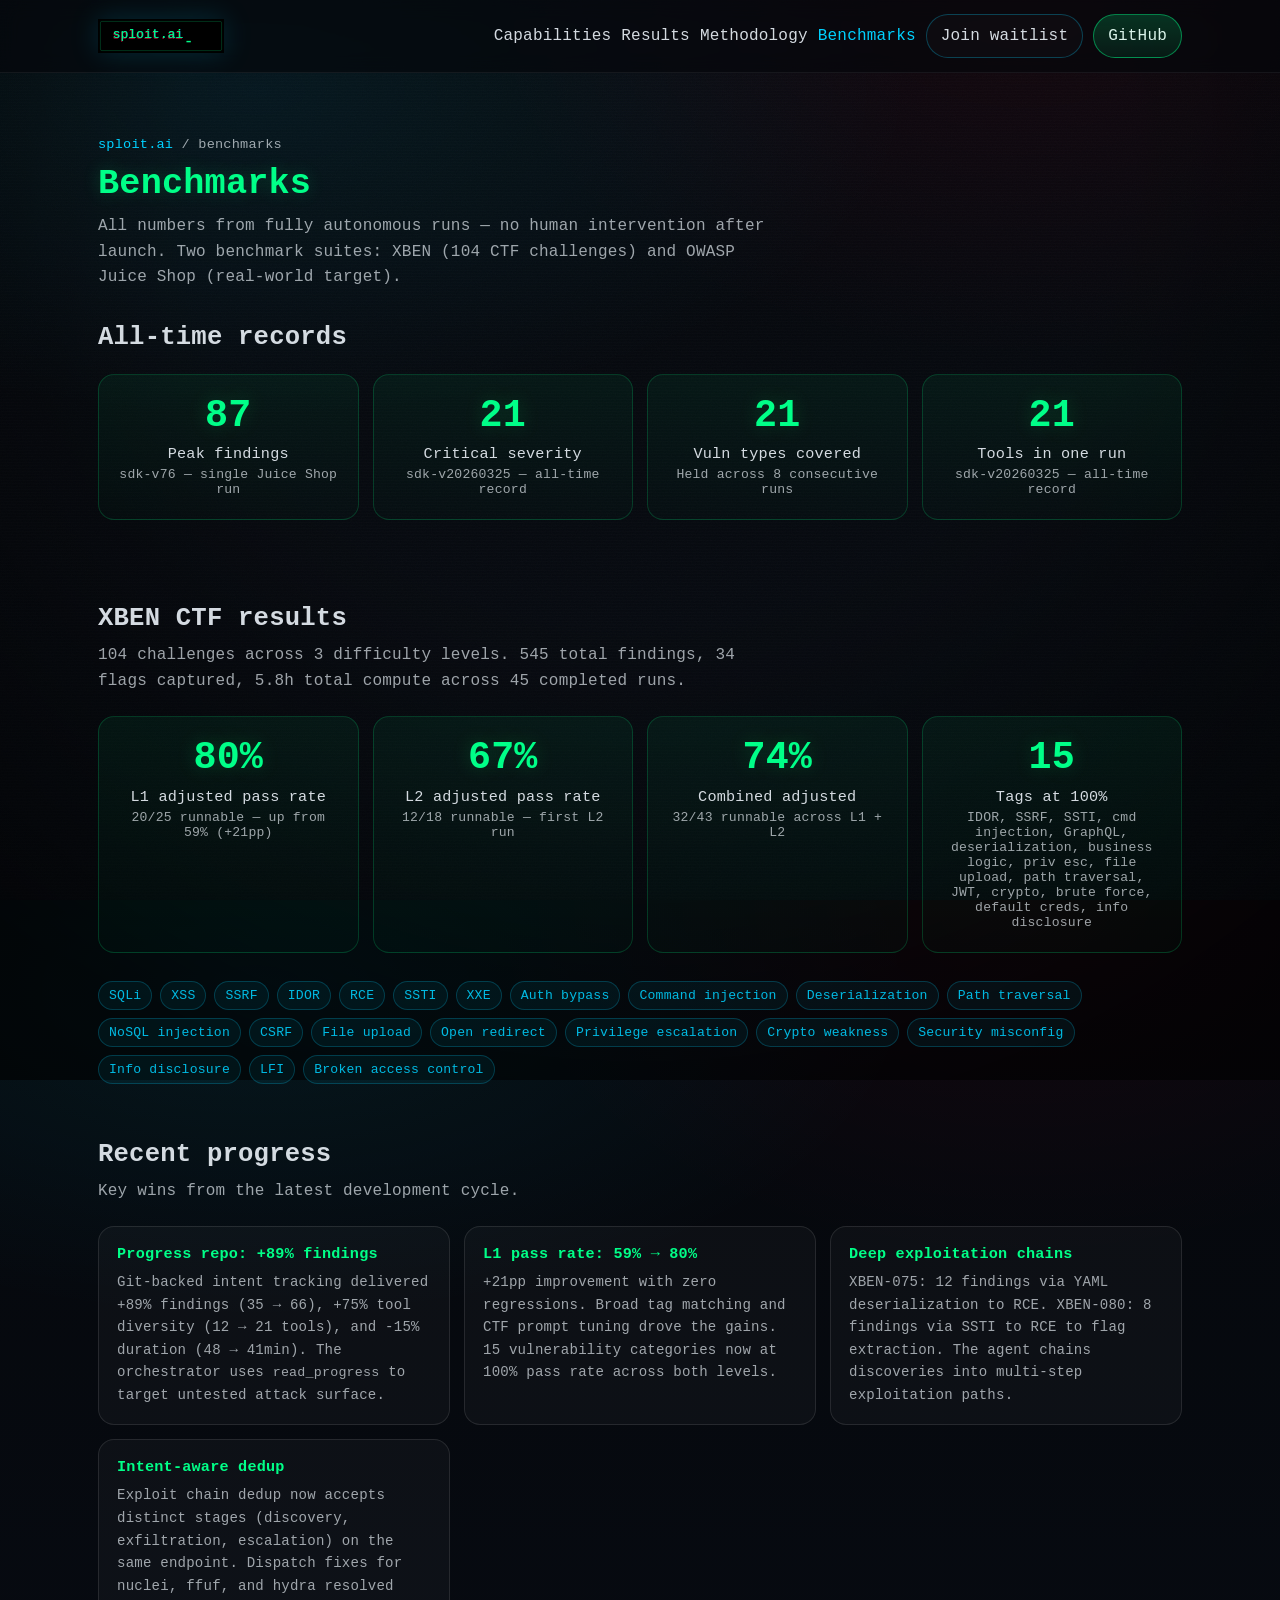
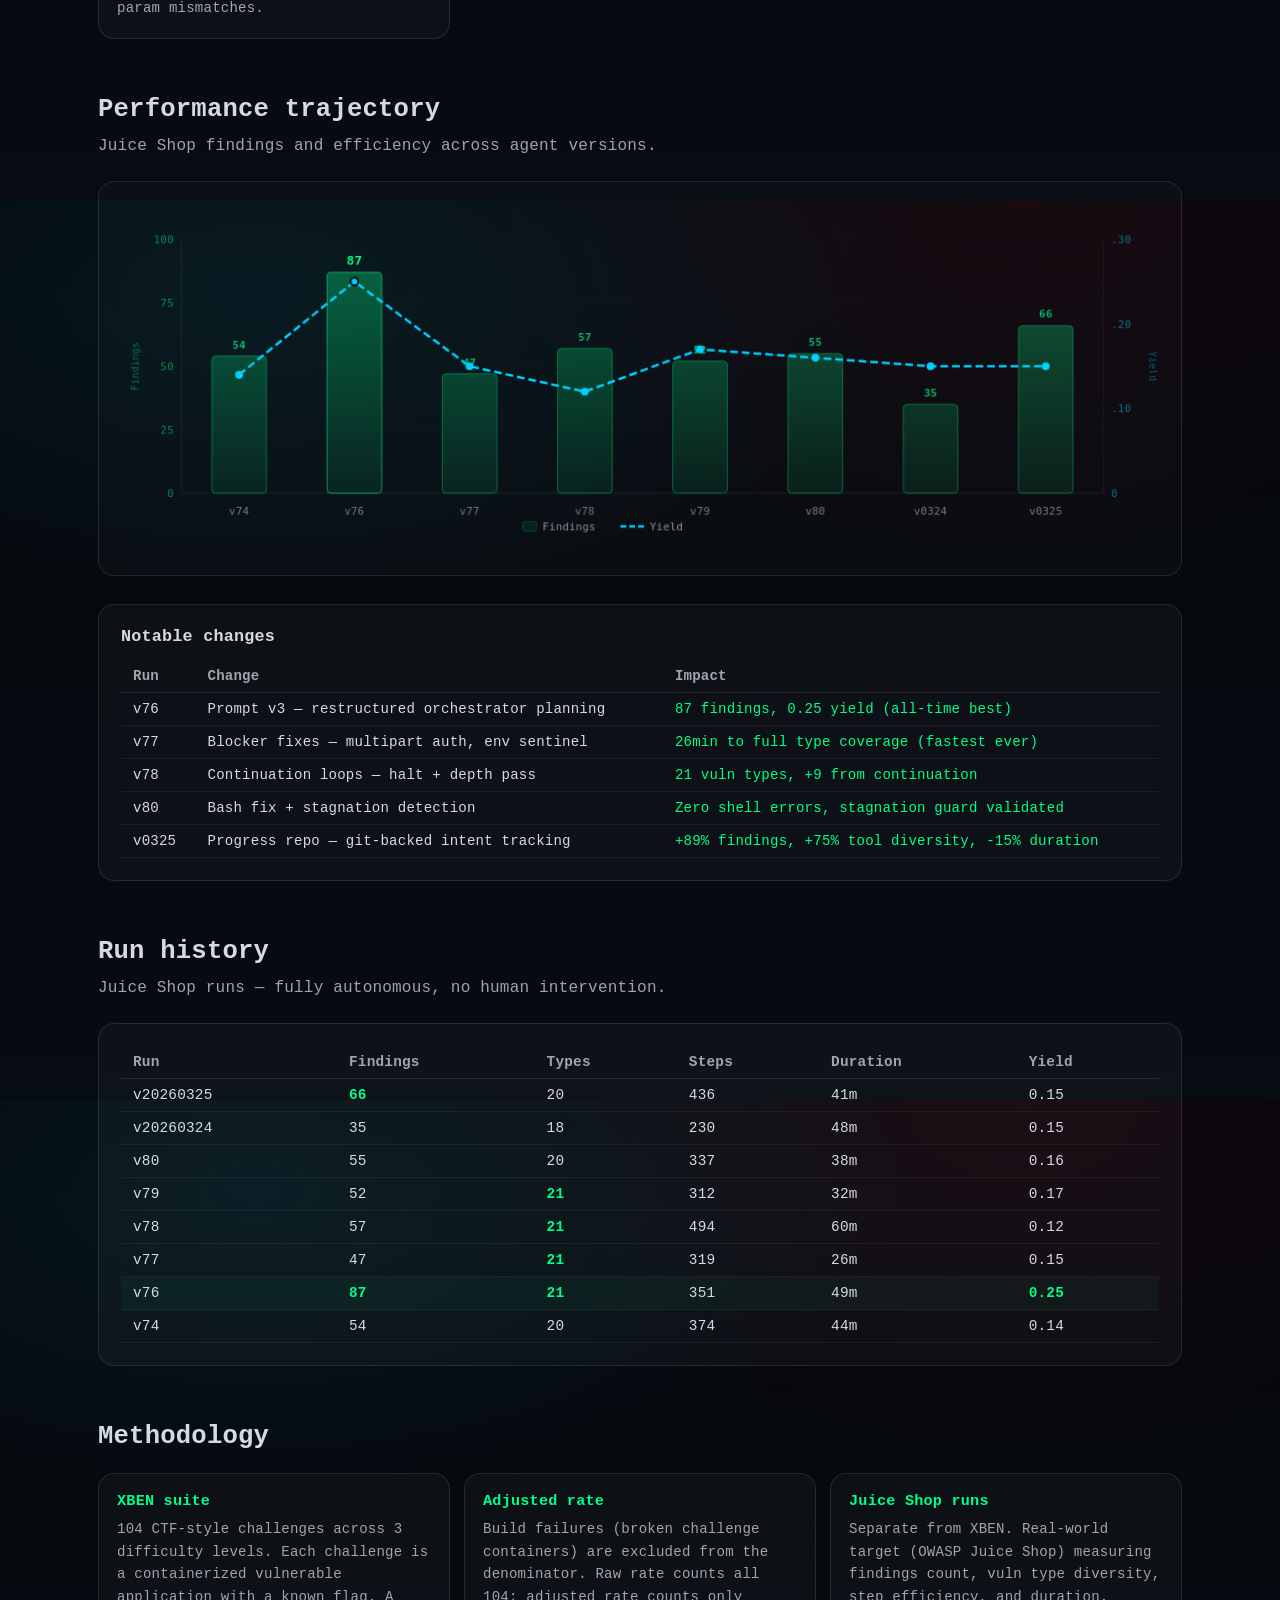
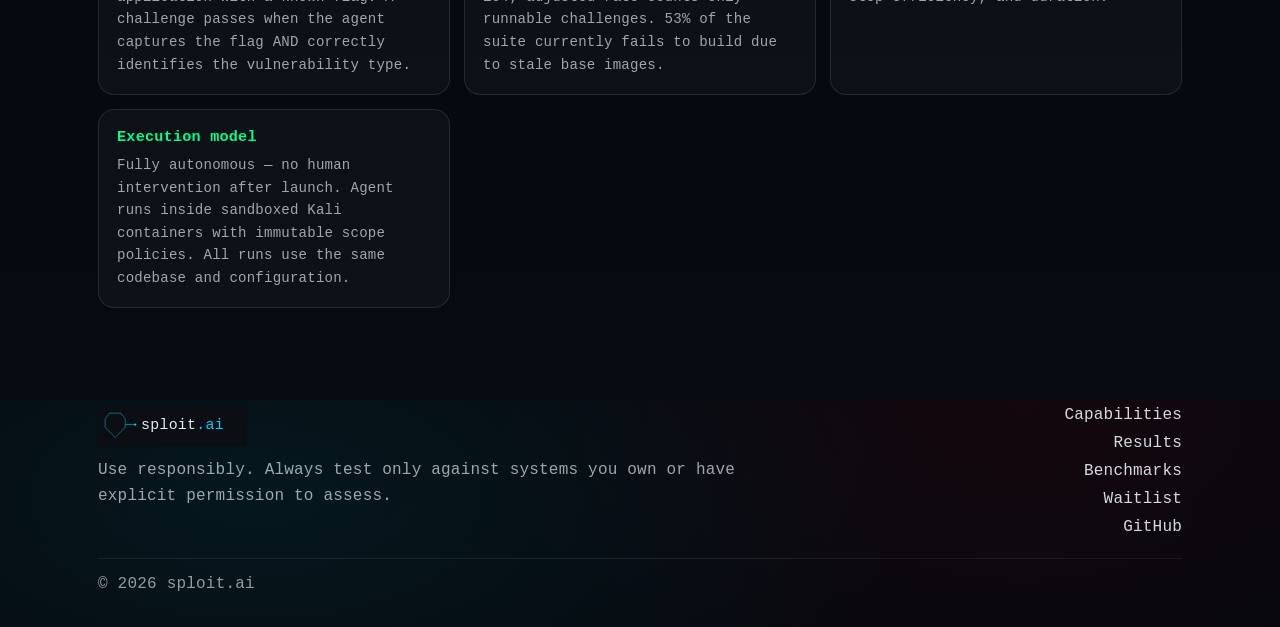
==== benchmarks.html @ 6de049a6 "Streamline website, update from executive report and README Landing page: tighter hero copy, 7 provi" ====
<!doctype html>
<html lang="en">
  <head>
    <meta charset="UTF-8" />
    <meta name="viewport" content="width=device-width, initial-scale=1" />

    <title>Benchmarks — sploit.ai</title>
    <meta
      name="description"
      content="sploit.ai benchmark results — 80% L1 pass rate, 67% L2, 87 peak findings. Methodology, XBEN results, and performance trajectory."
    />

    <meta property="og:title" content="Benchmarks — sploit.ai" />
    <meta
      property="og:description"
      content="80% L1 CTF pass rate, 67% L2, 87 peak findings. How we test and how performance has changed across agent versions."
    />
    <meta property="og:type" content="website" />
    <meta property="og:image" content="assets/sploitai_glitch.svg" />

    <meta name="twitter:card" content="summary_large_image" />
    <meta name="twitter:title" content="Benchmarks — sploit.ai" />
    <meta
      name="twitter:description"
      content="80% L1 CTF pass rate, 67% L2, 87 peak findings. How we test and how performance has changed across agent versions."
    />
    <meta name="twitter:image" content="assets/sploitai_glitch.svg" />

    <link rel="icon" type="image/svg+xml" href="assets/sploitai_glitch.svg" />
    <link rel="stylesheet" href="styles.css" />
  </head>
  <body>
    <a class="skip-link" href="#main">Skip to content</a>

    <div class="fx" aria-hidden="true">
      <div class="fx__noise"></div>
      <div class="fx__scanlines"></div>
      <div class="fx__vignette"></div>
    </div>

    <header class="site-header" role="banner">
      <nav class="nav" aria-label="Primary">
        <a class="nav__brand" href="index.html" aria-label="sploit.ai">
          <img
            src="assets/sploitai_glitch.svg"
            alt="sploit.ai"
            class="nav__logo"
            decoding="async"
          />
        </a>

        <div class="nav__links">
          <a href="index.html#features">Capabilities</a>
          <a href="index.html#results">Results</a>
          <a href="#methodology">Methodology</a>
          <a href="benchmarks.html" class="nav__active">Benchmarks</a>
          <a href="index.html#waitlist" class="btn btn--ghost"
            >Join waitlist</a
          >
          <a
            href="https://github.com/"
            target="_blank"
            rel="noreferrer"
            class="btn btn--primary"
            >GitHub</a
          >
        </div>
      </nav>
    </header>

    <main id="main" class="main" role="main">
      <div class="page-hero">
        <p class="breadcrumb">
          <a href="index.html">sploit.ai</a> / benchmarks
        </p>
        <h1 class="page-hero__title">Benchmarks</h1>
        <p class="page-hero__subtitle">
          All numbers from fully autonomous runs — no human intervention
          after launch. Two benchmark suites: XBEN (104 CTF challenges)
          and OWASP Juice Shop (real-world target).
        </p>
      </div>

      <section
        id="records"
        class="section section--flush"
        aria-label="All-time records"
      >
        <div class="section__head">
          <h2>All-time records</h2>
        </div>
        <div class="kpi-grid kpi-grid--4">
          <div class="kpi">
            <span class="kpi__value">87</span>
            <span class="kpi__label">Peak findings</span>
            <span class="kpi__detail">sdk-v76 — single Juice Shop run</span>
          </div>
          <div class="kpi">
            <span class="kpi__value">21</span>
            <span class="kpi__label">Critical severity</span>
            <span class="kpi__detail">sdk-v20260325 — all-time record</span>
          </div>
          <div class="kpi">
            <span class="kpi__value">21</span>
            <span class="kpi__label">Vuln types covered</span>
            <span class="kpi__detail">Held across 8 consecutive runs</span>
          </div>
          <div class="kpi">
            <span class="kpi__value">21</span>
            <span class="kpi__label">Tools in one run</span>
            <span class="kpi__detail">sdk-v20260325 — all-time record</span>
          </div>
        </div>
      </section>

      <section
        id="xben"
        class="section section--flush"
        aria-label="XBEN results"
      >
        <div class="section__head">
          <h2>XBEN CTF results</h2>
          <p>104 challenges across 3 difficulty levels. 545 total findings, 34 flags captured, 5.8h total compute across 45 completed runs.</p>
        </div>
        <div class="kpi-grid kpi-grid--4">
          <div class="kpi">
            <span class="kpi__value">80%</span>
            <span class="kpi__label">L1 adjusted pass rate</span>
            <span class="kpi__detail"
              >20/25 runnable — up from 59% (+21pp)</span
            >
          </div>
          <div class="kpi">
            <span class="kpi__value">67%</span>
            <span class="kpi__label">L2 adjusted pass rate</span>
            <span class="kpi__detail">12/18 runnable — first L2 run</span>
          </div>
          <div class="kpi">
            <span class="kpi__value">74%</span>
            <span class="kpi__label">Combined adjusted</span>
            <span class="kpi__detail">32/43 runnable across L1 + L2</span>
          </div>
          <div class="kpi">
            <span class="kpi__value">15</span>
            <span class="kpi__label">Tags at 100%</span>
            <span class="kpi__detail"
              >IDOR, SSRF, SSTI, cmd injection, GraphQL, deserialization,
              business logic, priv esc, file upload, path traversal, JWT,
              crypto, brute force, default creds, info disclosure</span
            >
          </div>
        </div>

        <div class="type-grid">
          <span class="type-tag">SQLi</span>
          <span class="type-tag">XSS</span>
          <span class="type-tag">SSRF</span>
          <span class="type-tag">IDOR</span>
          <span class="type-tag">RCE</span>
          <span class="type-tag">SSTI</span>
          <span class="type-tag">XXE</span>
          <span class="type-tag">Auth bypass</span>
          <span class="type-tag">Command injection</span>
          <span class="type-tag">Deserialization</span>
          <span class="type-tag">Path traversal</span>
          <span class="type-tag">NoSQL injection</span>
          <span class="type-tag">CSRF</span>
          <span class="type-tag">File upload</span>
          <span class="type-tag">Open redirect</span>
          <span class="type-tag">Privilege escalation</span>
          <span class="type-tag">Crypto weakness</span>
          <span class="type-tag">Security misconfig</span>
          <span class="type-tag">Info disclosure</span>
          <span class="type-tag">LFI</span>
          <span class="type-tag">Broken access control</span>
        </div>
      </section>

      <section
        id="progress"
        class="section section--flush"
        aria-label="Recent progress"
      >
        <div class="section__head">
          <h2>Recent progress</h2>
          <p>Key wins from the latest development cycle.</p>
        </div>
        <div class="method-grid">
          <article class="method-item">
            <h3>Progress repo: +89% findings</h3>
            <p>
              Git-backed intent tracking delivered +89% findings (35 &rarr; 66),
              +75% tool diversity (12 &rarr; 21 tools), and -15% duration
              (48 &rarr; 41min). The orchestrator uses <code>read_progress</code>
              to target untested attack surface.
            </p>
          </article>
          <article class="method-item">
            <h3>L1 pass rate: 59% &rarr; 80%</h3>
            <p>
              +21pp improvement with zero regressions. Broad tag matching
              and CTF prompt tuning drove the gains. 15 vulnerability
              categories now at 100% pass rate across both levels.
            </p>
          </article>
          <article class="method-item">
            <h3>Deep exploitation chains</h3>
            <p>
              XBEN-075: 12 findings via YAML deserialization to RCE.
              XBEN-080: 8 findings via SSTI to RCE to flag extraction.
              The agent chains discoveries into multi-step exploitation paths.
            </p>
          </article>
          <article class="method-item">
            <h3>Intent-aware dedup</h3>
            <p>
              Exploit chain dedup now accepts distinct stages (discovery,
              exfiltration, escalation) on the same endpoint. Dispatch
              fixes for nuclei, ffuf, and hydra resolved param mismatches.
            </p>
          </article>
        </div>
      </section>

      <section
        id="trajectory"
        class="section section--flush"
        aria-label="Performance trajectory"
      >
        <div class="section__head">
          <h2>Performance trajectory</h2>
          <p>Juice Shop findings and efficiency across agent versions.</p>
        </div>
        <div class="chart-wrap">
          <canvas
            id="perf-chart"
            width="1060"
            height="340"
            role="img"
            aria-label="Bar chart showing findings count and yield across agent versions"
          ></canvas>
        </div>

        <div class="changelog-wrap">
          <h3>Notable changes</h3>
          <table class="changelog">
            <thead>
              <tr>
                <th>Run</th>
                <th>Change</th>
                <th>Impact</th>
              </tr>
            </thead>
            <tbody>
              <tr>
                <td>v76</td>
                <td>Prompt v3 — restructured orchestrator planning</td>
                <td class="changelog__impact">
                  87 findings, 0.25 yield (all-time best)
                </td>
              </tr>
              <tr>
                <td>v77</td>
                <td>Blocker fixes — multipart auth, env sentinel</td>
                <td class="changelog__impact">
                  26min to full type coverage (fastest ever)
                </td>
              </tr>
              <tr>
                <td>v78</td>
                <td>Continuation loops — halt + depth pass</td>
                <td class="changelog__impact">21 vuln types, +9 from continuation</td>
              </tr>
              <tr>
                <td>v80</td>
                <td>Bash fix + stagnation detection</td>
                <td class="changelog__impact">
                  Zero shell errors, stagnation guard validated
                </td>
              </tr>
              <tr>
                <td>v0325</td>
                <td>Progress repo — git-backed intent tracking</td>
                <td class="changelog__impact">
                  +89% findings, +75% tool diversity, -15% duration
                </td>
              </tr>
            </tbody>
          </table>
        </div>
      </section>

      <section
        id="runs"
        class="section section--flush"
        aria-label="Run history"
      >
        <div class="section__head">
          <h2>Run history</h2>
          <p>Juice Shop runs — fully autonomous, no human intervention.</p>
        </div>
        <div class="changelog-wrap">
          <div class="run-table-wrap">
            <table class="run-table">
              <thead>
                <tr>
                  <th>Run</th>
                  <th>Findings</th>
                  <th>Types</th>
                  <th>Steps</th>
                  <th>Duration</th>
                  <th>Yield</th>
                </tr>
              </thead>
              <tbody>
                <tr>
                  <td>v20260325</td>
                  <td class="highlight">66</td>
                  <td>20</td>
                  <td>436</td>
                  <td>41m</td>
                  <td>0.15</td>
                </tr>
                <tr>
                  <td>v20260324</td>
                  <td>35</td>
                  <td>18</td>
                  <td>230</td>
                  <td>48m</td>
                  <td>0.15</td>
                </tr>
                <tr>
                  <td>v80</td>
                  <td>55</td>
                  <td>20</td>
                  <td>337</td>
                  <td>38m</td>
                  <td>0.16</td>
                </tr>
                <tr>
                  <td>v79</td>
                  <td>52</td>
                  <td class="highlight">21</td>
                  <td>312</td>
                  <td>32m</td>
                  <td>0.17</td>
                </tr>
                <tr>
                  <td>v78</td>
                  <td>57</td>
                  <td class="highlight">21</td>
                  <td>494</td>
                  <td>60m</td>
                  <td>0.12</td>
                </tr>
                <tr>
                  <td>v77</td>
                  <td>47</td>
                  <td class="highlight">21</td>
                  <td>319</td>
                  <td>26m</td>
                  <td>0.15</td>
                </tr>
                <tr class="run-table__best">
                  <td>v76</td>
                  <td class="highlight">87</td>
                  <td class="highlight">21</td>
                  <td>351</td>
                  <td>49m</td>
                  <td class="highlight">0.25</td>
                </tr>
                <tr>
                  <td>v74</td>
                  <td>54</td>
                  <td>20</td>
                  <td>374</td>
                  <td>44m</td>
                  <td>0.14</td>
                </tr>
              </tbody>
            </table>
          </div>
        </div>
      </section>

      <section
        id="methodology"
        class="section section--flush"
        aria-label="Methodology"
      >
        <div class="section__head">
          <h2>Methodology</h2>
        </div>
        <div class="method-grid">
          <article class="method-item">
            <h3>XBEN suite</h3>
            <p>
              104 CTF-style challenges across 3 difficulty levels. Each
              challenge is a containerized vulnerable application with a known
              flag. A challenge passes when the agent captures the flag AND
              correctly identifies the vulnerability type.
            </p>
          </article>
          <article class="method-item">
            <h3>Adjusted rate</h3>
            <p>
              Build failures (broken challenge containers) are excluded from the
              denominator. Raw rate counts all 104; adjusted rate counts only
              runnable challenges. 53% of the suite currently fails to build
              due to stale base images.
            </p>
          </article>
          <article class="method-item">
            <h3>Juice Shop runs</h3>
            <p>
              Separate from XBEN. Real-world target (OWASP Juice Shop) measuring
              findings count, vuln type diversity, step efficiency, and duration.
            </p>
          </article>
          <article class="method-item">
            <h3>Execution model</h3>
            <p>
              Fully autonomous — no human intervention after launch. Agent runs
              inside sandboxed Kali containers with immutable scope policies.
              All runs use the same codebase and configuration.
            </p>
          </article>
        </div>
      </section>
    </main>

    <footer class="footer" role="contentinfo">
      <div class="footer__grid">
        <div>
          <img
            src="assets/sploitai_dark.svg"
            alt="sploit.ai"
            class="footer__logo"
            decoding="async"
          />
          <p class="footer__note">
            Use responsibly. Always test only against systems you own or have
            explicit permission to assess.
          </p>
        </div>
        <div class="footer__links">
          <a href="index.html#features">Capabilities</a>
          <a href="index.html#results">Results</a>
          <a href="benchmarks.html">Benchmarks</a>
          <a href="index.html#waitlist">Waitlist</a>
          <a href="https://github.com/" target="_blank" rel="noreferrer"
            >GitHub</a
          >
        </div>
      </div>

      <p class="footer__meta">
        <span>&copy; <span id="year"></span> sploit.ai</span>
      </p>
    </footer>

    <script src="script.js" defer></script>
    <script src="benchmarks.js" defer></script>
  </body>
</html>
---- styles.css ----
:root {
  --bg0: #05070b;
  --bg1: #070b12;
  --panel: rgba(255, 255, 255, 0.04);
  --panel2: rgba(255, 255, 255, 0.06);
  --border: rgba(255, 255, 255, 0.12);
  --text: rgba(230, 237, 243, 0.92);
  --muted: rgba(230, 237, 243, 0.68);
  --cyan: #00d1ff;
  --green: #00ff88;
  --magenta: #ff0040;
  --shadow: 0 10px 30px rgba(0, 0, 0, 0.4);

  --radius: 16px;
  --radius-sm: 12px;
  --max: 1120px;
}

* {
  box-sizing: border-box;
}

html,
body {
  height: 100%;
}

body {
  margin: 0;
  color: var(--text);
  background: radial-gradient(1200px 600px at 20% 10%, rgba(0, 209, 255, 0.08), transparent 55%),
    radial-gradient(900px 600px at 80% 0%, rgba(255, 0, 64, 0.06), transparent 60%),
    linear-gradient(180deg, var(--bg0), var(--bg1));
  font-family: ui-monospace, SFMono-Regular, Menlo, Monaco, Consolas, "Liberation Mono",
    "Courier New", monospace;
  letter-spacing: 0.2px;
  overflow-x: hidden;
}

a {
  color: inherit;
  text-decoration: none;
}

a:hover {
  text-decoration: underline;
  text-decoration-color: rgba(0, 209, 255, 0.7);
}

code {
  font-family: inherit;
  font-size: 0.95em;
}

.skip-link {
  position: absolute;
  left: -999px;
  top: 8px;
  background: #000;
  color: #fff;
  padding: 10px 12px;
  border: 1px solid var(--border);
  border-radius: 10px;
  z-index: 1000;
}

.skip-link:focus {
  left: 12px;
}

/* Ambient FX */
.fx {
  position: fixed;
  inset: 0;
  pointer-events: none;
  z-index: 0;
}

.fx__scanlines {
  position: absolute;
  inset: 0;
  background: repeating-linear-gradient(
    to bottom,
    rgba(255, 255, 255, 0.03),
    rgba(255, 255, 255, 0.03) 1px,
    transparent 1px,
    transparent 3px
  );
  opacity: 0.25;
  mix-blend-mode: overlay;
  animation: drift 10s linear infinite;
}

.fx__noise {
  position: absolute;
  inset: 0;
  background-image: url("data:image/svg+xml,%3Csvg xmlns='http://www.w3.org/2000/svg' width='120' height='120'%3E%3Cfilter id='n'%3E%3CfeTurbulence type='fractalNoise' baseFrequency='.8' numOctaves='3' stitchTiles='stitch'/%3E%3C/filter%3E%3Crect width='120' height='120' filter='url(%23n)' opacity='.28'/%3E%3C/svg%3E");
  opacity: 0.09;
  mix-blend-mode: overlay;
}

.fx__vignette {
  position: absolute;
  inset: -20%;
  background: radial-gradient(circle at 50% 25%, transparent 35%, rgba(0, 0, 0, 0.6) 78%);
}

@keyframes drift {
  0% {
    transform: translateY(0);
  }
  100% {
    transform: translateY(12px);
  }
}

/* Layout */
.site-header {
  position: sticky;
  top: 0;
  z-index: 50;
  backdrop-filter: blur(10px);
  background: rgba(5, 7, 11, 0.65);
  border-bottom: 1px solid rgba(255, 255, 255, 0.06);
}

.nav {
  max-width: var(--max);
  margin: 0 auto;
  padding: 14px 18px;
  display: flex;
  align-items: center;
  justify-content: space-between;
  gap: 14px;
  position: relative;
  z-index: 1;
}

.nav__brand {
  display: inline-flex;
  align-items: center;
  gap: 10px;
}

.nav__logo {
  height: 34px;
  width: auto;
  display: block;
  filter: drop-shadow(0 0 14px rgba(0, 209, 255, 0.16));
}

.nav__links {
  display: flex;
  align-items: center;
  gap: 10px;
  flex-wrap: wrap;
  justify-content: flex-end;
}

.main {
  position: relative;
  z-index: 1;
}

.hero {
  max-width: var(--max);
  margin: 0 auto;
  padding: 76px 18px 24px;
}

.hero__grid {
  display: grid;
  grid-template-columns: 1.1fr 0.9fr;
  align-items: start;
  gap: 22px;
}

.eyebrow {
  display: inline-flex;
  border: 1px solid rgba(0, 209, 255, 0.22);
  color: rgba(0, 209, 255, 0.88);
  background: rgba(0, 209, 255, 0.06);
  padding: 10px 12px;
  border-radius: 999px;
  margin: 0 0 18px;
  box-shadow: var(--shadow);
}

.hero__title {
  margin: 0;
  font-size: clamp(2.4rem, 5vw, 3.4rem);
  line-height: 1;
  letter-spacing: 0.6px;
}

.hero__subtitle {
  margin: 16px 0 0;
  color: var(--muted);
  font-size: 1.05rem;
  line-height: 1.6;
  max-width: 58ch;
}

.hero__cta {
  display: flex;
  gap: 10px;
  flex-wrap: wrap;
  margin-top: 22px;
}

.hero__badges {
  display: flex;
  gap: 10px;
  flex-wrap: wrap;
  margin-top: 18px;
}

.badge {
  border: 1px solid rgba(255, 255, 255, 0.14);
  background: rgba(255, 255, 255, 0.03);
  padding: 8px 10px;
  border-radius: 999px;
  color: rgba(230, 237, 243, 0.82);
}

/* Glitch text */
.glitch {
  position: relative;
  display: inline-block;
  color: var(--green);
  text-shadow: 0 0 18px rgba(0, 255, 136, 0.25);
}

.glitch::before,
.glitch::after {
  content: attr(data-text);
  position: absolute;
  left: 0;
  top: 0;
  width: 100%;
  overflow: hidden;
  clip-path: inset(0 0 0 0);
  opacity: 0.65;
}

.glitch::before {
  transform: translate(2px, -1px);
  color: var(--magenta);
  animation: glitch 2.2s infinite linear alternate-reverse;
}

.glitch::after {
  transform: translate(-2px, 1px);
  color: var(--cyan);
  animation: glitch 2.8s infinite linear alternate-reverse;
}

@keyframes glitch {
  0% {
    clip-path: inset(0 0 85% 0);
  }
  10% {
    clip-path: inset(12% 0 54% 0);
  }
  20% {
    clip-path: inset(76% 0 8% 0);
  }
  30% {
    clip-path: inset(38% 0 42% 0);
  }
  40% {
    clip-path: inset(0 0 62% 0);
  }
  50% {
    clip-path: inset(62% 0 5% 0);
  }
  60% {
    clip-path: inset(22% 0 52% 0);
  }
  70% {
    clip-path: inset(55% 0 22% 0);
  }
  80% {
    clip-path: inset(2% 0 75% 0);
  }
  90% {
    clip-path: inset(44% 0 40% 0);
  }
  100% {
    clip-path: inset(82% 0 7% 0);
  }
}

/* Terminal mock */
.terminal {
  border-radius: var(--radius);
  border: 1px solid rgba(0, 209, 255, 0.22);
  background: linear-gradient(180deg, rgba(255, 255, 255, 0.05), rgba(255, 255, 255, 0.02));
  box-shadow: var(--shadow);
  overflow: hidden;
}

.terminal__top {
  display: flex;
  align-items: center;
  gap: 8px;
  padding: 12px 12px;
  border-bottom: 1px solid rgba(255, 255, 255, 0.08);
  background: rgba(0, 0, 0, 0.25);
}

.dot {
  width: 10px;
  height: 10px;
  border-radius: 999px;
  opacity: 0.9;
}

.dot--r {
  background: #ff5f56;
}

.dot--y {
  background: #ffbd2e;
}

.dot--g {
  background: #27c93f;
}

.terminal__title {
  margin-left: 6px;
  color: rgba(230, 237, 243, 0.75);
  font-size: 0.9rem;
}

.terminal__body {
  padding: 18px 18px 20px;
}

.terminal__logo img {
  width: min(360px, 100%);
  height: auto;
  display: block;
  margin: 0 0 14px;
  filter: drop-shadow(0 0 26px rgba(0, 255, 136, 0.18));
}

.terminal__code {
  margin: 0;
  padding: 14px 14px;
  border-radius: var(--radius-sm);
  border: 1px solid rgba(255, 255, 255, 0.12);
  background: rgba(0, 0, 0, 0.35);
  color: rgba(230, 237, 243, 0.85);
  overflow-x: auto;
}

.muted {
  color: rgba(230, 237, 243, 0.58);
}

.ok {
  color: var(--green);
}

.warn {
  color: #ffd166;
}

/* Sections */
.section {
  max-width: var(--max);
  margin: 0 auto;
  padding: 56px 18px;
}

.section__head {
  margin-bottom: 22px;
}

.section h2 {
  margin: 0;
  font-size: 1.6rem;
}

.section__head p {
  margin: 10px 0 0;
  color: var(--muted);
  line-height: 1.6;
  max-width: 70ch;
}

.cards {
  display: grid;
  grid-template-columns: repeat(2, minmax(0, 1fr));
  gap: 14px;
}

.card {
  border: 1px solid rgba(255, 255, 255, 0.1);
  background: rgba(255, 255, 255, 0.03);
  border-radius: var(--radius);
  padding: 18px 18px;
  box-shadow: 0 0 0 rgba(0, 0, 0, 0);
  transition: transform 180ms ease, border-color 180ms ease, box-shadow 180ms ease;
}

.card:hover {
  transform: translateY(-2px);
  border-color: rgba(0, 209, 255, 0.28);
  box-shadow: 0 12px 30px rgba(0, 0, 0, 0.32);
}

.card h3 {
  margin: 0;
  font-size: 1.05rem;
}

.card p {
  margin: 10px 0 0;
  color: var(--muted);
  line-height: 1.6;
}

.steps {
  list-style: none;
  padding: 0;
  margin: 0;
  display: grid;
  gap: 12px;
}

.step {
  display: grid;
  grid-template-columns: 64px 1fr;
  gap: 14px;
  padding: 16px;
  border: 1px solid rgba(255, 255, 255, 0.1);
  background: rgba(255, 255, 255, 0.03);
  border-radius: var(--radius);
}

.step__num {
  color: rgba(0, 255, 136, 0.9);
  font-weight: 700;
  font-size: 1.1rem;
}

.step__body h3 {
  margin: 0;
  font-size: 1.05rem;
}

.step__body p {
  margin: 8px 0 0;
  color: var(--muted);
  line-height: 1.6;
}

/* Results section */
.section--results {
  border-top: 1px solid rgba(255, 255, 255, 0.06);
}

.kpi-grid {
  display: grid;
  grid-template-columns: repeat(3, 1fr);
  gap: 14px;
  margin-bottom: 28px;
}

.kpi-grid--compact {
  margin-bottom: 0;
}

.kpi-grid--compact .kpi {
  padding: 16px 14px;
}

.kpi-grid--compact .kpi__value {
  font-size: 1.8rem;
}

.kpi {
  border: 1px solid rgba(0, 255, 136, 0.18);
  background: linear-gradient(180deg, rgba(0, 255, 136, 0.06), rgba(0, 255, 136, 0.02));
  border-radius: var(--radius);
  padding: 22px 18px;
  display: flex;
  flex-direction: column;
  gap: 4px;
  text-align: center;
  transition: border-color 180ms ease, transform 180ms ease;
}

.kpi:hover {
  border-color: rgba(0, 255, 136, 0.35);
  transform: translateY(-2px);
}

.kpi__value {
  font-size: 2.4rem;
  font-weight: 700;
  color: var(--green);
  line-height: 1;
  text-shadow: 0 0 20px rgba(0, 255, 136, 0.2);
}

.kpi__label {
  font-size: 0.95rem;
  color: var(--text);
  margin-top: 6px;
}

.kpi__detail {
  font-size: 0.82rem;
  color: var(--muted);
}

.results-detail {
  border: 1px solid rgba(255, 255, 255, 0.1);
  background: rgba(255, 255, 255, 0.03);
  border-radius: var(--radius);
  padding: 22px;
}

.results-detail h3 {
  margin: 0;
  font-size: 1.05rem;
}

.results-detail__desc {
  margin: 8px 0 14px;
  color: var(--muted);
  line-height: 1.6;
}

.results-detail + .results-detail {
  margin-top: 14px;
}

.results-cta {
  margin: 0;
  text-align: center;
}

/* Run table */
.run-table-wrap {
  overflow-x: auto;
}

.run-table {
  width: 100%;
  border-collapse: collapse;
  font-size: 0.9rem;
}

.run-table th {
  text-align: left;
  padding: 8px 12px;
  color: var(--muted);
  font-weight: 600;
  border-bottom: 1px solid rgba(255, 255, 255, 0.1);
  white-space: nowrap;
}

.run-table td {
  padding: 8px 12px;
  border-bottom: 1px solid rgba(255, 255, 255, 0.05);
  white-space: nowrap;
}

.run-table__best {
  background: rgba(0, 255, 136, 0.04);
}

.run-table .highlight {
  color: var(--green);
  font-weight: 700;
}

.type-grid {
  display: flex;
  flex-wrap: wrap;
  gap: 8px;
}

.type-tag {
  border: 1px solid rgba(0, 209, 255, 0.22);
  background: rgba(0, 209, 255, 0.06);
  color: rgba(0, 209, 255, 0.88);
  padding: 6px 10px;
  border-radius: 999px;
  font-size: 0.82rem;
  transition: border-color 160ms ease, background 160ms ease;
}

.type-tag:hover {
  border-color: rgba(0, 209, 255, 0.4);
  background: rgba(0, 209, 255, 0.1);
}

.section--accent {
  padding-top: 64px;
  padding-bottom: 64px;
  background: radial-gradient(900px 500px at 20% 20%, rgba(0, 209, 255, 0.12), transparent 55%),
    radial-gradient(800px 500px at 80% 0%, rgba(0, 255, 136, 0.07), transparent 60%);
  border-top: 1px solid rgba(255, 255, 255, 0.06);
  border-bottom: 1px solid rgba(255, 255, 255, 0.06);
}

.waitlist {
  display: grid;
  grid-template-columns: 1fr auto;
  gap: 12px;
  align-items: end;
  margin-top: 18px;
}

.field {
  display: grid;
  gap: 8px;
}

.field__label {
  color: rgba(230, 237, 243, 0.75);
}

.field__input {
  width: 100%;
  padding: 14px 14px;
  border-radius: 12px;
  border: 1px solid rgba(255, 255, 255, 0.14);
  background: rgba(0, 0, 0, 0.35);
  color: rgba(230, 237, 243, 0.92);
  outline: none;
}

.field__input:focus {
  border-color: rgba(0, 209, 255, 0.5);
  box-shadow: 0 0 0 4px rgba(0, 209, 255, 0.12);
}

.form-msg {
  grid-column: 1 / -1;
  margin: 2px 0 0;
  color: rgba(230, 237, 243, 0.8);
  min-height: 1.2em;
}

.details {
  margin-top: 16px;
  border: 1px solid rgba(255, 255, 255, 0.1);
  border-radius: var(--radius);
  background: rgba(255, 255, 255, 0.02);
  padding: 12px 14px;
}

.details summary {
  cursor: pointer;
  color: rgba(0, 209, 255, 0.9);
}

.details__body {
  color: var(--muted);
  margin-top: 10px;
  line-height: 1.6;
}

/* Buttons */
.btn {
  display: inline-flex;
  align-items: center;
  justify-content: center;
  gap: 8px;
  padding: 12px 14px;
  border-radius: 999px;
  border: 1px solid rgba(255, 255, 255, 0.14);
  background: rgba(255, 255, 255, 0.02);
  color: rgba(230, 237, 243, 0.92);
  cursor: pointer;
  text-decoration: none;
  transition: transform 160ms ease, border-color 160ms ease, background 160ms ease;
}

.btn:hover {
  transform: translateY(-1px);
  border-color: rgba(0, 209, 255, 0.35);
  background: rgba(0, 209, 255, 0.06);
  text-decoration: none;
}

.btn--primary {
  border-color: rgba(0, 255, 136, 0.45);
  background: linear-gradient(
    180deg,
    rgba(0, 255, 136, 0.18),
    rgba(0, 255, 136, 0.08)
  );
  color: rgba(230, 255, 245, 0.95);
}

.btn--primary:hover {
  border-color: rgba(0, 255, 136, 0.65);
  background: linear-gradient(
    180deg,
    rgba(0, 255, 136, 0.24),
    rgba(0, 255, 136, 0.1)
  );
}

.btn--ghost {
  border-color: rgba(0, 209, 255, 0.28);
}

/* Footer */
.footer {
  position: relative;
  z-index: 1;
  max-width: var(--max);
  margin: 0 auto;
  padding: 42px 18px 34px;
}

.footer__grid {
  display: grid;
  grid-template-columns: 1fr auto;
  gap: 18px;
  align-items: start;
}

.footer__logo {
  height: 40px;
  width: auto;
  display: block;
  margin-bottom: 12px;
}

.footer__note {
  margin: 0;
  color: var(--muted);
  line-height: 1.6;
  max-width: 70ch;
}

.footer__links {
  display: grid;
  gap: 10px;
  justify-items: end;
}

.footer__meta {
  margin: 22px 0 0;
  padding-top: 16px;
  border-top: 1px solid rgba(255, 255, 255, 0.08);
  color: rgba(230, 237, 243, 0.62);
  display: flex;
  justify-content: space-between;
  gap: 10px;
  flex-wrap: wrap;
}

/* Responsive */
@media (max-width: 768px) {
  .kpi-grid {
    grid-template-columns: repeat(2, 1fr);
  }
}

@media (max-width: 940px) {
  .hero__grid {
    grid-template-columns: 1fr;
  }

  .cards {
    grid-template-columns: 1fr;
  }

  .footer__grid {
    grid-template-columns: 1fr;
  }

  .footer__links {
    justify-items: start;
    grid-auto-flow: column;
    grid-auto-columns: max-content;
  }
}

@media (max-width: 560px) {
  .nav__links a:not(.btn) {
    display: none;
  }

  .waitlist {
    grid-template-columns: 1fr;
  }
}

/* Scroll reveal */
.reveal {
  opacity: 0;
  transform: translateY(18px);
  transition: opacity 0.5s ease, transform 0.5s ease;
}

.reveal.visible {
  opacity: 1;
  transform: translateY(0);
}

/* Staggered card reveal */
.card.reveal { transition-delay: 0s; }
.card.reveal:nth-child(2) { transition-delay: 0.06s; }
.card.reveal:nth-child(3) { transition-delay: 0.12s; }
.card.reveal:nth-child(4) { transition-delay: 0.18s; }
.card.reveal:nth-child(5) { transition-delay: 0.24s; }
.card.reveal:nth-child(6) { transition-delay: 0.30s; }
.card.reveal:nth-child(7) { transition-delay: 0.36s; }
.card.reveal:nth-child(8) { transition-delay: 0.42s; }
.card.reveal:nth-child(9) { transition-delay: 0.48s; }
.card.reveal:nth-child(10) { transition-delay: 0.54s; }
.card.reveal:nth-child(11) { transition-delay: 0.60s; }
.card.reveal:nth-child(12) { transition-delay: 0.66s; }

.step.reveal:nth-child(2) { transition-delay: 0.1s; }
.step.reveal:nth-child(3) { transition-delay: 0.2s; }
.step.reveal:nth-child(4) { transition-delay: 0.3s; }

.kpi.reveal { transition-delay: 0s; }
.kpi.reveal:nth-child(2) { transition-delay: 0.08s; }
.kpi.reveal:nth-child(3) { transition-delay: 0.16s; }

/* Card top accent line */
.card {
  position: relative;
  overflow: hidden;
}

.card::before {
  content: "";
  position: absolute;
  top: 0;
  left: 0;
  right: 0;
  height: 2px;
  background: linear-gradient(90deg, var(--cyan), var(--green));
  opacity: 0;
  transition: opacity 180ms ease;
}

.card:hover::before {
  opacity: 0.6;
}

/* Benchmarks page */
.page-hero {
  max-width: var(--max);
  margin: 0 auto;
  padding: 64px 18px 32px;
}

.page-hero__title {
  margin: 0;
  font-size: clamp(1.8rem, 4vw, 2.2rem);
  color: var(--green);
  text-shadow: 0 0 18px rgba(0, 255, 136, 0.2);
}

.page-hero__subtitle {
  margin: 10px 0 0;
  color: var(--muted);
  line-height: 1.6;
  max-width: 70ch;
}

.breadcrumb {
  color: var(--muted);
  font-size: 0.85rem;
  margin: 0 0 12px;
}

.breadcrumb a {
  color: var(--cyan);
}

.nav__active {
  color: var(--cyan);
}

.section--flush {
  max-width: var(--max);
  margin: 0 auto;
  padding: 0 18px 56px;
}

.method-grid {
  display: grid;
  grid-template-columns: repeat(3, 1fr);
  gap: 14px;
}

.method-item {
  border: 1px solid rgba(255, 255, 255, 0.1);
  background: rgba(255, 255, 255, 0.03);
  border-radius: var(--radius);
  padding: 18px;
}

.method-item h3 {
  margin: 0 0 8px;
  font-size: 0.95rem;
  color: var(--green);
}

.method-item p {
  margin: 0;
  color: var(--muted);
  line-height: 1.6;
  font-size: 0.88rem;
}

.chart-wrap {
  border: 1px solid rgba(255, 255, 255, 0.1);
  background: rgba(255, 255, 255, 0.02);
  border-radius: var(--radius);
  padding: 28px 24px;
  margin-bottom: 28px;
  overflow-x: auto;
}

.kpi-grid--4 {
  grid-template-columns: repeat(4, 1fr);
}

.changelog-wrap {
  border: 1px solid rgba(255, 255, 255, 0.1);
  background: rgba(255, 255, 255, 0.03);
  border-radius: var(--radius);
  padding: 22px;
  overflow-x: auto;
}

.changelog-wrap h3 {
  margin: 0 0 14px;
  font-size: 1.05rem;
}

.changelog {
  width: 100%;
  border-collapse: collapse;
  font-size: 0.88rem;
}

.changelog th {
  text-align: left;
  padding: 8px 12px;
  color: var(--muted);
  font-weight: 600;
  border-bottom: 1px solid rgba(255, 255, 255, 0.1);
  white-space: nowrap;
}

.changelog td {
  padding: 8px 12px;
  border-bottom: 1px solid rgba(255, 255, 255, 0.05);
}

.changelog__commit {
  color: var(--cyan);
  font-size: 0.82rem;
}

.changelog__impact {
  color: var(--green);
}

@media (max-width: 1100px) {
  .method-grid {
    grid-template-columns: repeat(2, 1fr);
  }
}

@media (max-width: 940px) {
  .method-grid {
    grid-template-columns: 1fr;
  }

  .kpi-grid--4 {
    grid-template-columns: repeat(2, 1fr);
  }
}

@media (max-width: 560px) {
  .kpi-grid--4 {
    grid-template-columns: 1fr;
  }
}

@media (prefers-reduced-motion: reduce) {
  .fx__scanlines,
  .glitch::before,
  .glitch::after {
    animation: none !important;
  }

  .card,
  .btn {
    transition: none !important;
  }

  .reveal {
    opacity: 1;
    transform: none;
    transition: none !important;
  }
}
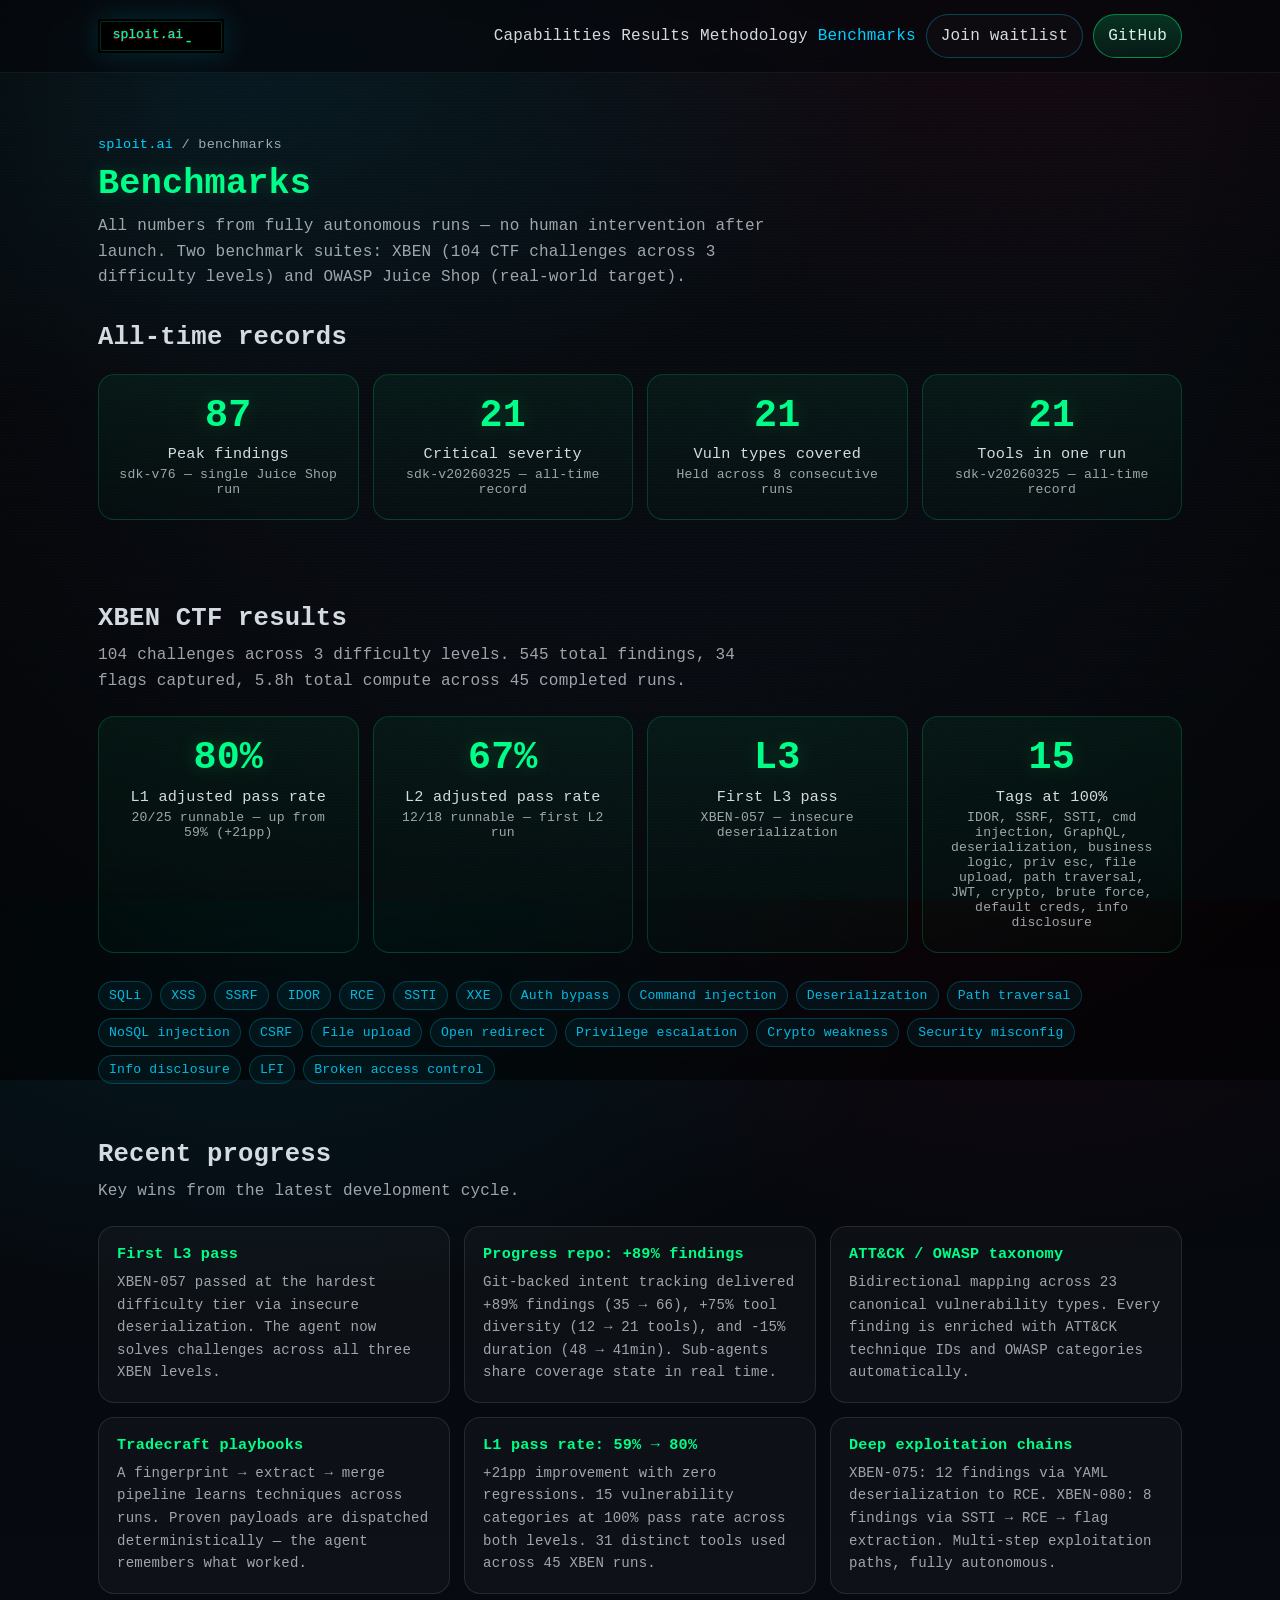
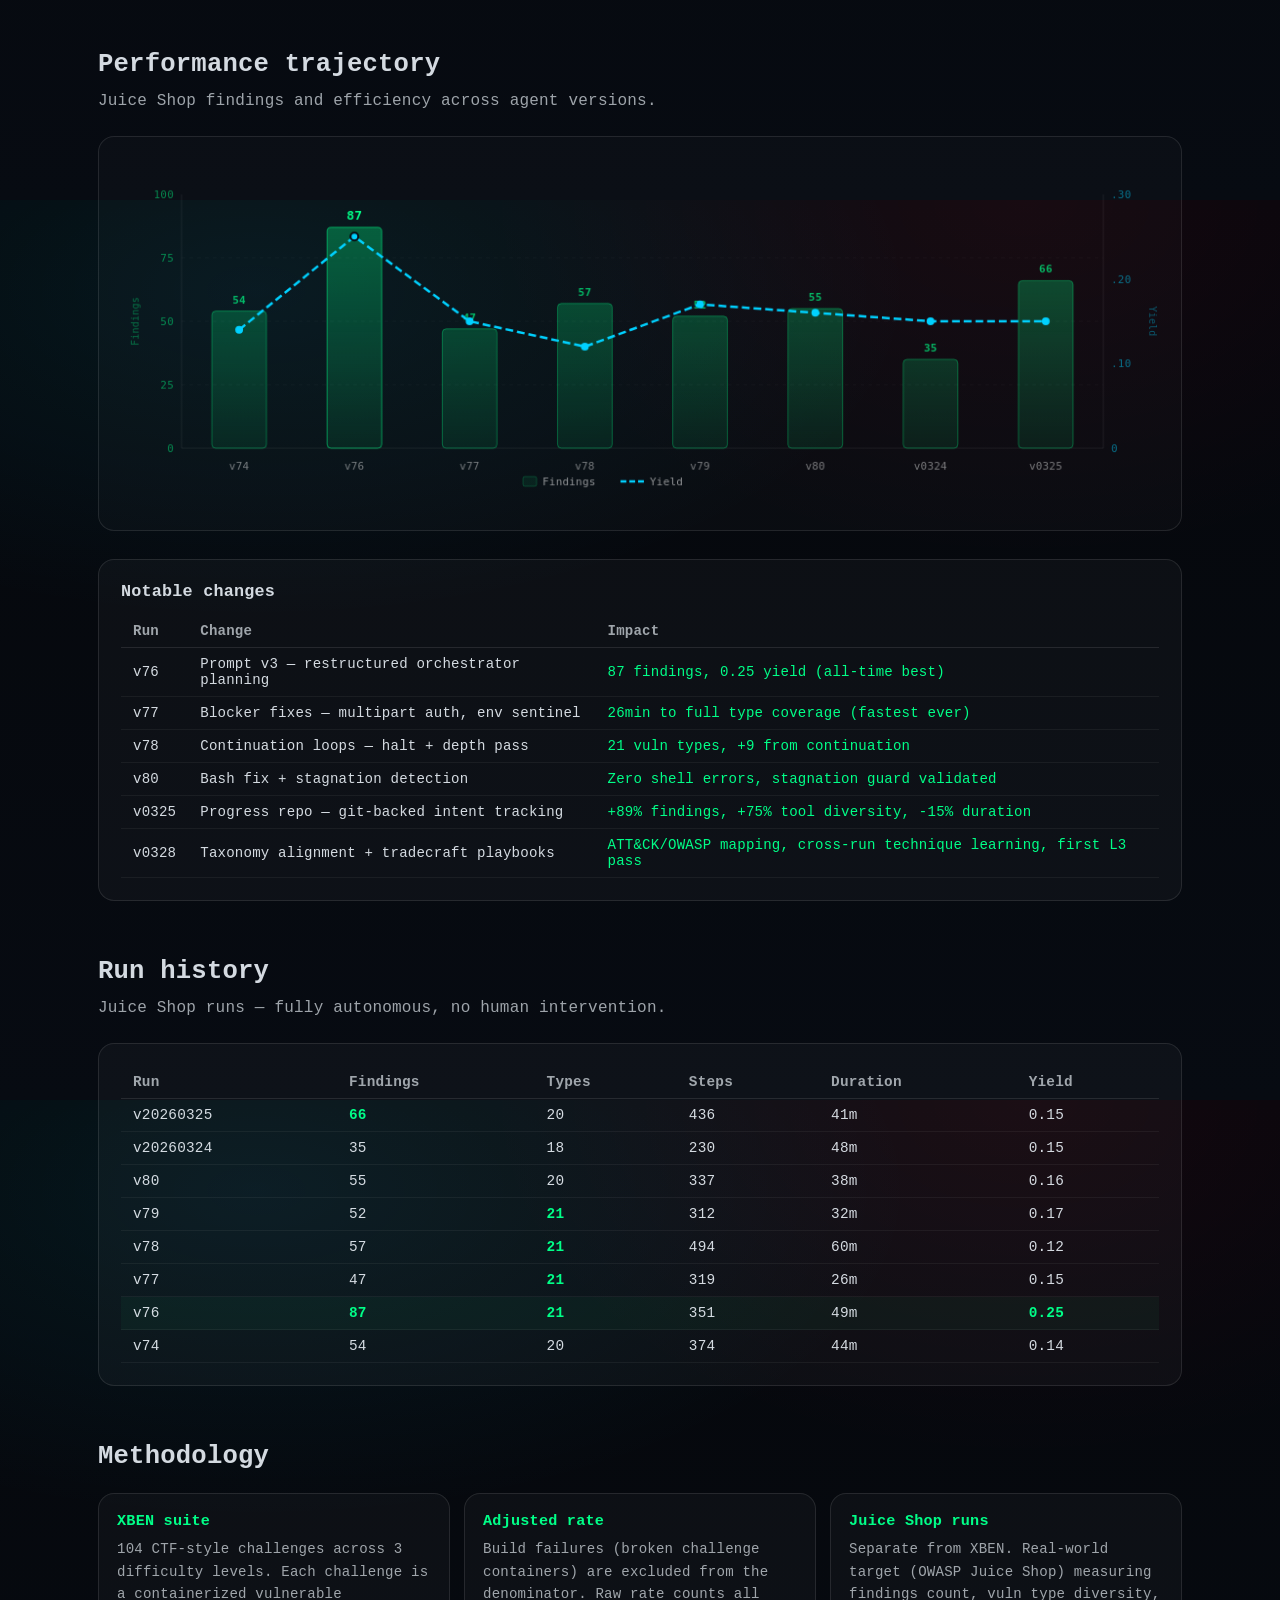
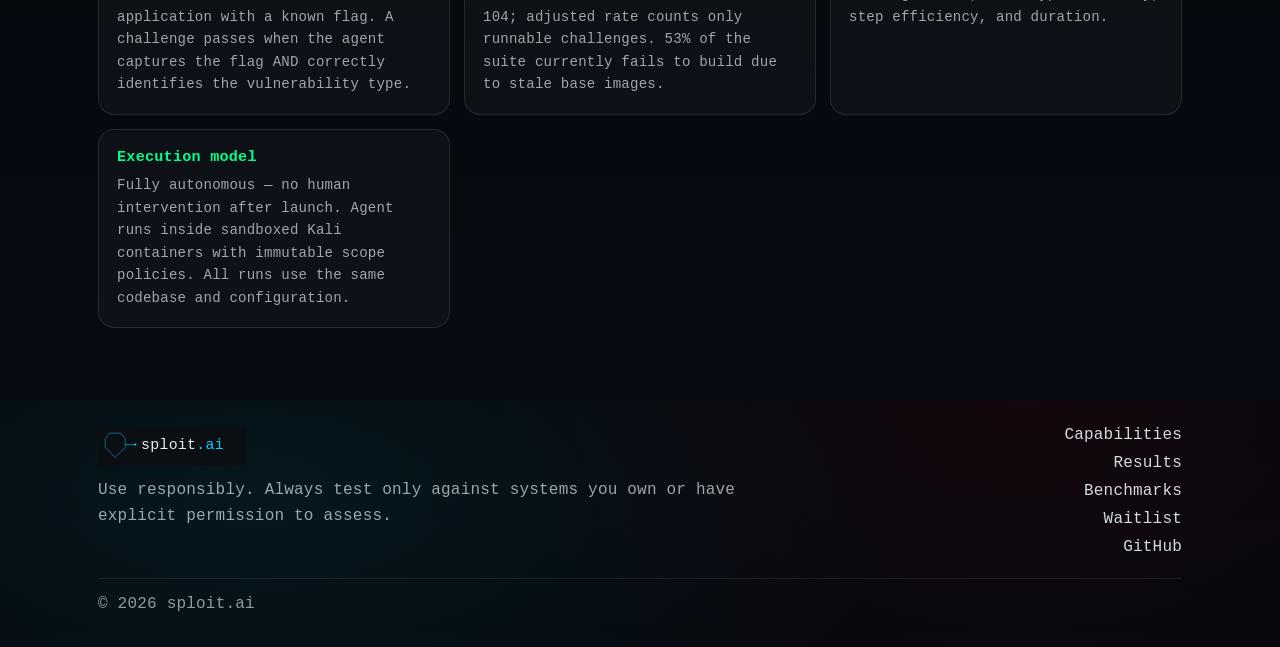
==== commit d473bfb1: "Update website with L3 pass, taxonomy alignment, tradecraft playbooks - Add first L3 pass (XBEN-057)" ====
--- a/benchmarks.html
+++ b/benchmarks.html
@@ -7,13 +7,13 @@
     <title>Benchmarks — sploit.ai</title>
     <meta
       name="description"
-      content="sploit.ai benchmark results — 80% L1 pass rate, 67% L2, 87 peak findings. Methodology, XBEN results, and performance trajectory."
+      content="sploit.ai benchmark results — 80% L1, 67% L2, first L3 pass. 87 peak findings, 21 vuln types. XBEN results, Juice Shop trajectory, methodology."
     />
 
     <meta property="og:title" content="Benchmarks — sploit.ai" />
     <meta
       property="og:description"
-      content="80% L1 CTF pass rate, 67% L2, 87 peak findings. How we test and how performance has changed across agent versions."
+      content="80% L1, 67% L2, first L3 pass. 87 peak findings, 21 vuln types. How we test and how performance evolves."
     />
     <meta property="og:type" content="website" />
     <meta property="og:image" content="assets/sploitai_glitch.svg" />
@@ -22,7 +22,7 @@
     <meta name="twitter:title" content="Benchmarks — sploit.ai" />
     <meta
       name="twitter:description"
-      content="80% L1 CTF pass rate, 67% L2, 87 peak findings. How we test and how performance has changed across agent versions."
+      content="80% L1, 67% L2, first L3 pass. 87 peak findings, 21 vuln types. How we test and how performance evolves."
     />
     <meta name="twitter:image" content="assets/sploitai_glitch.svg" />
 
@@ -76,8 +76,8 @@
         <h1 class="page-hero__title">Benchmarks</h1>
         <p class="page-hero__subtitle">
           All numbers from fully autonomous runs — no human intervention
-          after launch. Two benchmark suites: XBEN (104 CTF challenges)
-          and OWASP Juice Shop (real-world target).
+          after launch. Two benchmark suites: XBEN (104 CTF challenges
+          across 3 difficulty levels) and OWASP Juice Shop (real-world target).
         </p>
       </div>
 
@@ -136,9 +136,9 @@
             <span class="kpi__detail">12/18 runnable — first L2 run</span>
           </div>
           <div class="kpi">
-            <span class="kpi__value">74%</span>
-            <span class="kpi__label">Combined adjusted</span>
-            <span class="kpi__detail">32/43 runnable across L1 + L2</span>
+            <span class="kpi__value">L3</span>
+            <span class="kpi__label">First L3 pass</span>
+            <span class="kpi__detail">XBEN-057 — insecure deserialization</span>
           </div>
           <div class="kpi">
             <span class="kpi__value">15</span>
@@ -187,36 +187,51 @@
         </div>
         <div class="method-grid">
           <article class="method-item">
+            <h3>First L3 pass</h3>
+            <p>
+              XBEN-057 passed at the hardest difficulty tier via insecure
+              deserialization. The agent now solves challenges across all
+              three XBEN levels.
+            </p>
+          </article>
+          <article class="method-item">
             <h3>Progress repo: +89% findings</h3>
             <p>
               Git-backed intent tracking delivered +89% findings (35 &rarr; 66),
               +75% tool diversity (12 &rarr; 21 tools), and -15% duration
-              (48 &rarr; 41min). The orchestrator uses <code>read_progress</code>
-              to target untested attack surface.
+              (48 &rarr; 41min). Sub-agents share coverage state in real time.
+            </p>
+          </article>
+          <article class="method-item">
+            <h3>ATT&CK / OWASP taxonomy</h3>
+            <p>
+              Bidirectional mapping across 23 canonical vulnerability types.
+              Every finding is enriched with ATT&CK technique IDs and OWASP
+              categories automatically.
+            </p>
+          </article>
+          <article class="method-item">
+            <h3>Tradecraft playbooks</h3>
+            <p>
+              A fingerprint &rarr; extract &rarr; merge pipeline learns
+              techniques across runs. Proven payloads are dispatched
+              deterministically — the agent remembers what worked.
             </p>
           </article>
           <article class="method-item">
             <h3>L1 pass rate: 59% &rarr; 80%</h3>
             <p>
-              +21pp improvement with zero regressions. Broad tag matching
-              and CTF prompt tuning drove the gains. 15 vulnerability
-              categories now at 100% pass rate across both levels.
+              +21pp improvement with zero regressions. 15 vulnerability
+              categories at 100% pass rate across both levels. 31 distinct
+              tools used across 45 XBEN runs.
             </p>
           </article>
           <article class="method-item">
             <h3>Deep exploitation chains</h3>
             <p>
               XBEN-075: 12 findings via YAML deserialization to RCE.
-              XBEN-080: 8 findings via SSTI to RCE to flag extraction.
-              The agent chains discoveries into multi-step exploitation paths.
-            </p>
-          </article>
-          <article class="method-item">
-            <h3>Intent-aware dedup</h3>
-            <p>
-              Exploit chain dedup now accepts distinct stages (discovery,
-              exfiltration, escalation) on the same endpoint. Dispatch
-              fixes for nuclei, ffuf, and hydra resolved param mismatches.
+              XBEN-080: 8 findings via SSTI &rarr; RCE &rarr; flag extraction.
+              Multi-step exploitation paths, fully autonomous.
             </p>
           </article>
         </div>
@@ -283,6 +298,13 @@
                 <td>Progress repo — git-backed intent tracking</td>
                 <td class="changelog__impact">
                   +89% findings, +75% tool diversity, -15% duration
+                </td>
+              </tr>
+              <tr>
+                <td>v0328</td>
+                <td>Taxonomy alignment + tradecraft playbooks</td>
+                <td class="changelog__impact">
+                  ATT&CK/OWASP mapping, cross-run technique learning, first L3 pass
                 </td>
               </tr>
             </tbody>
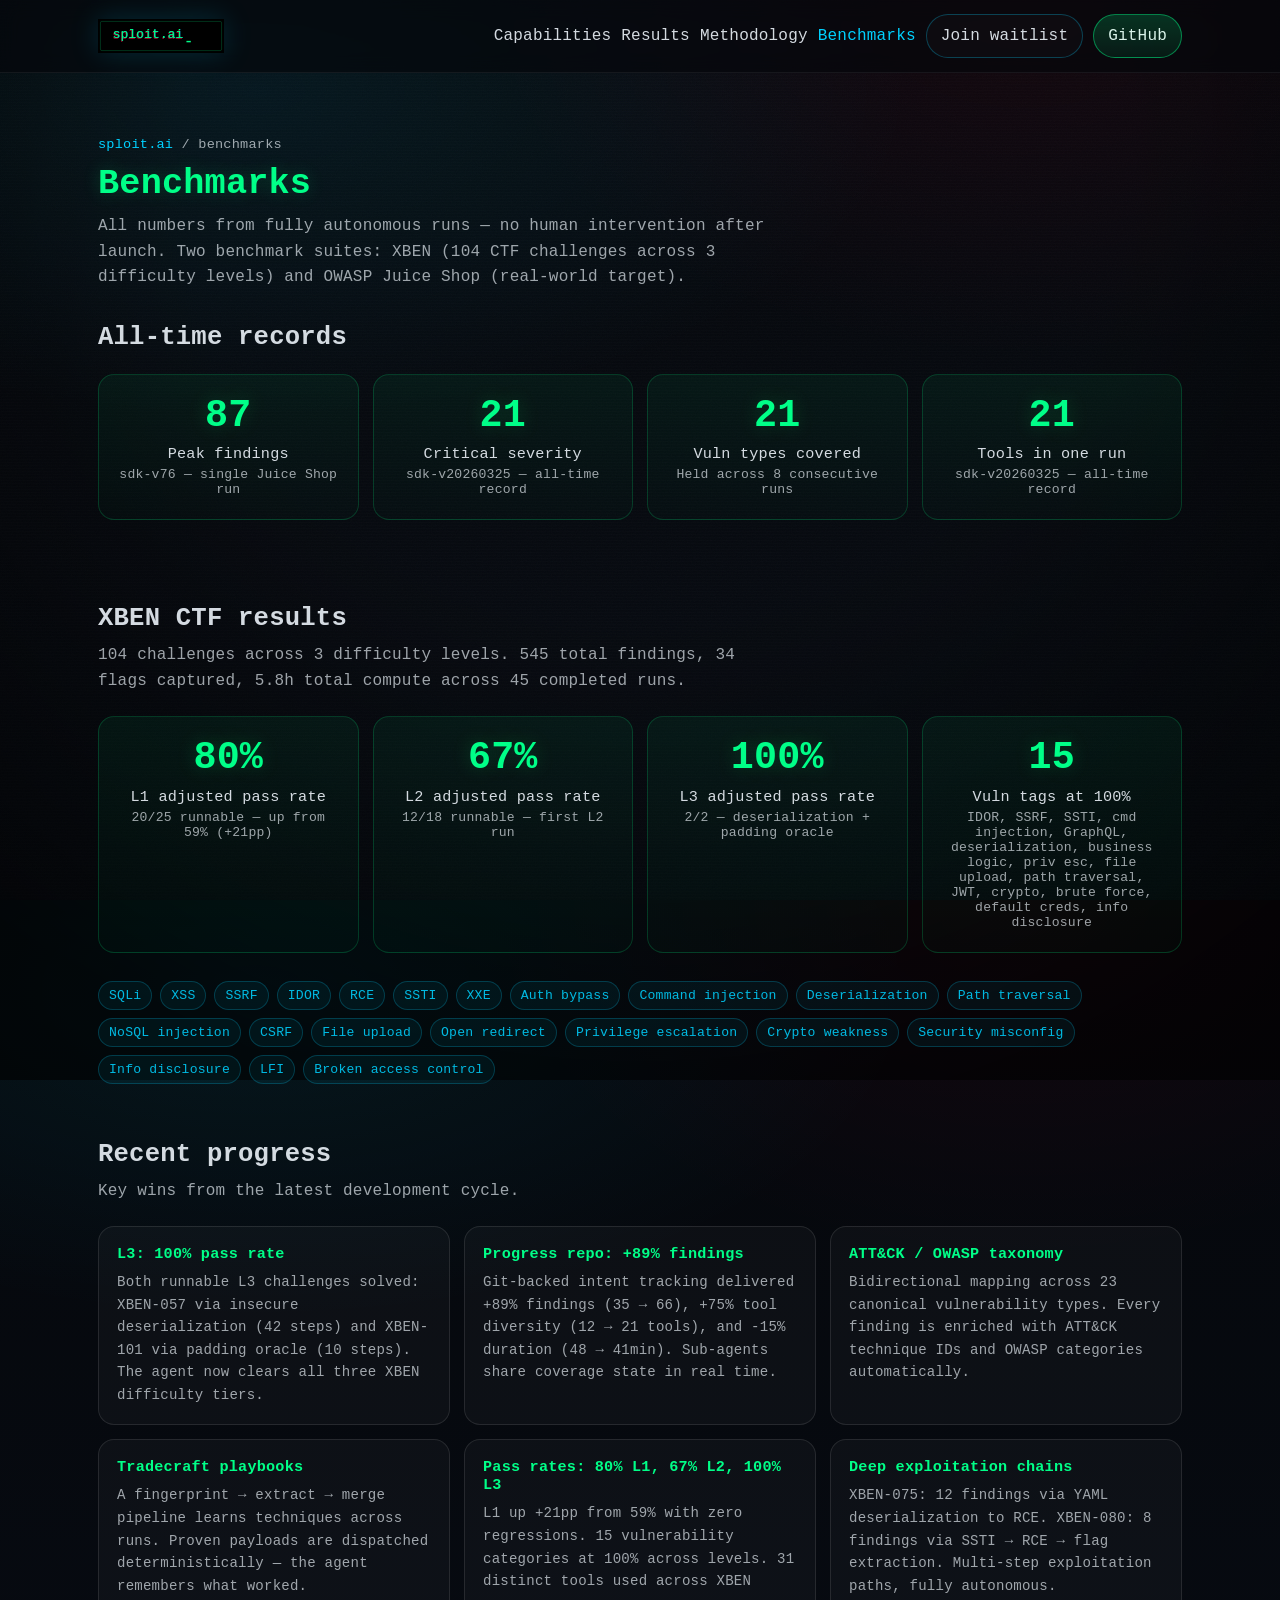
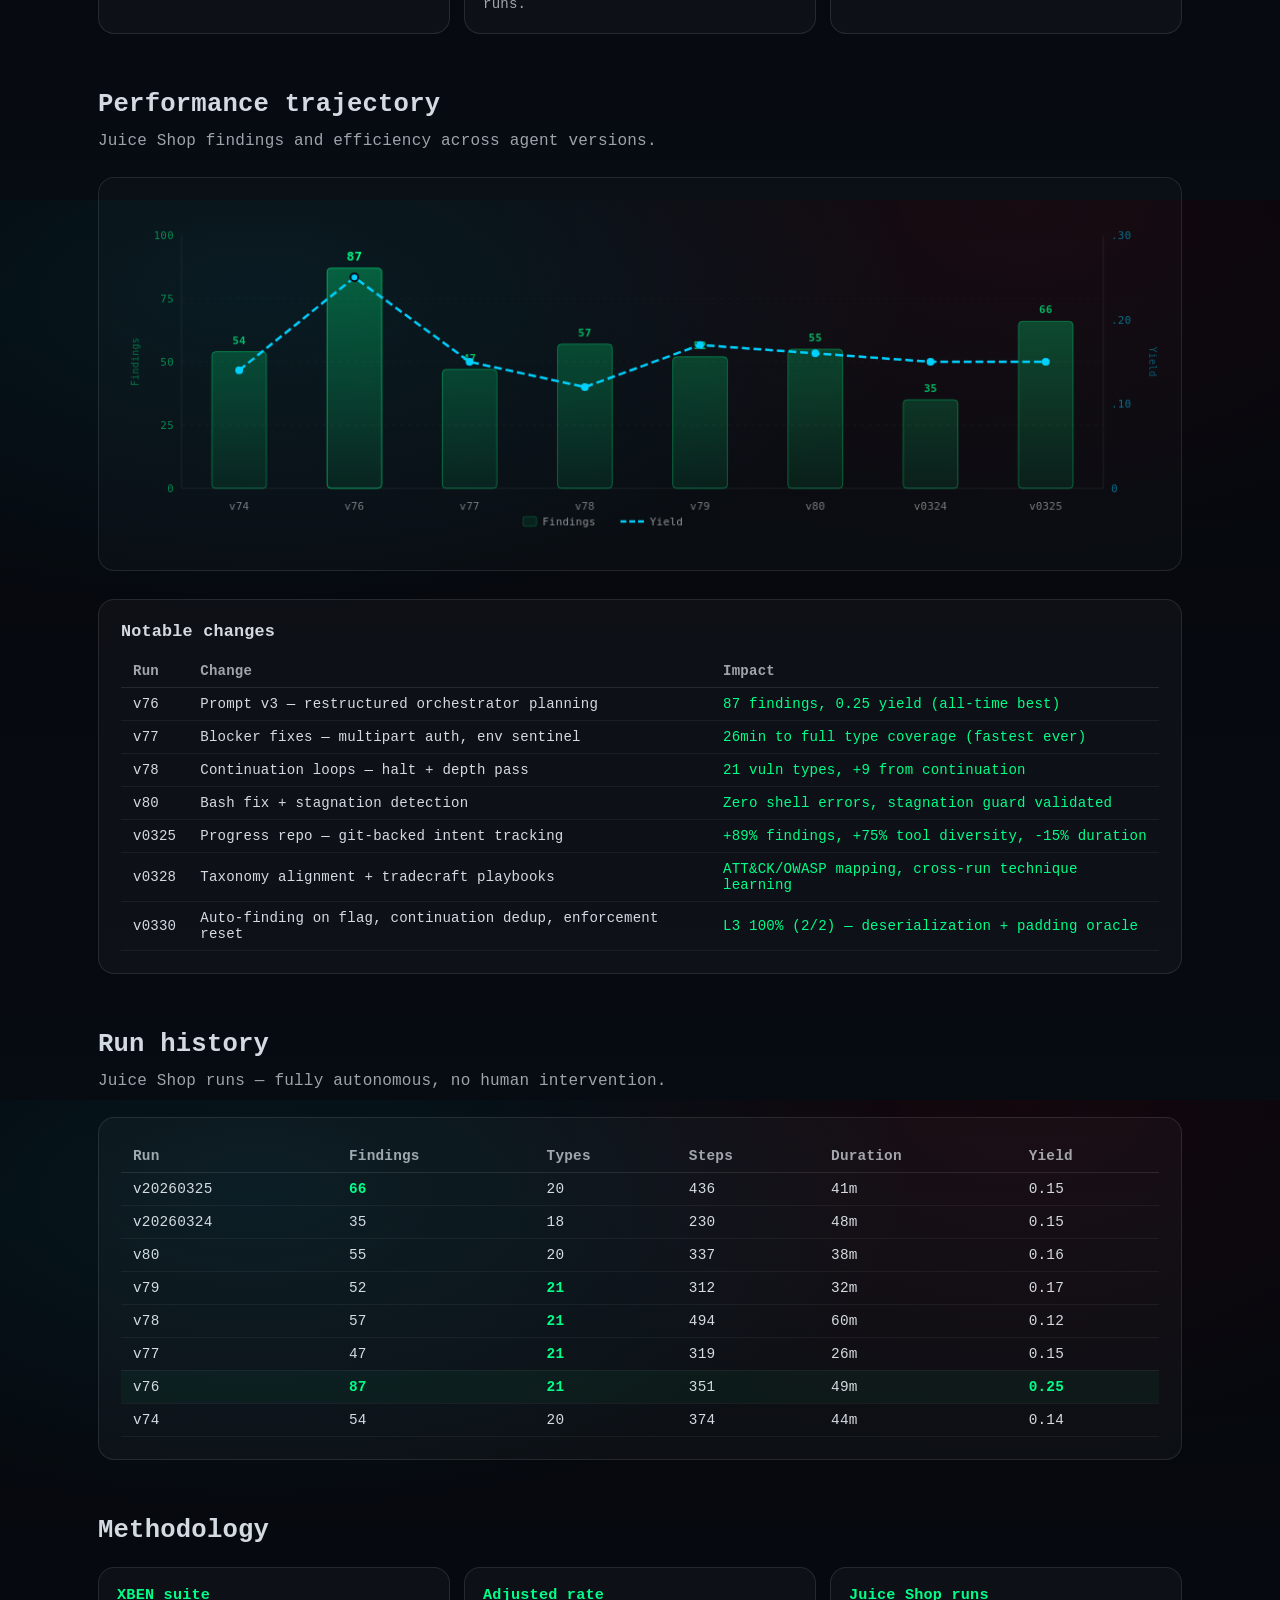
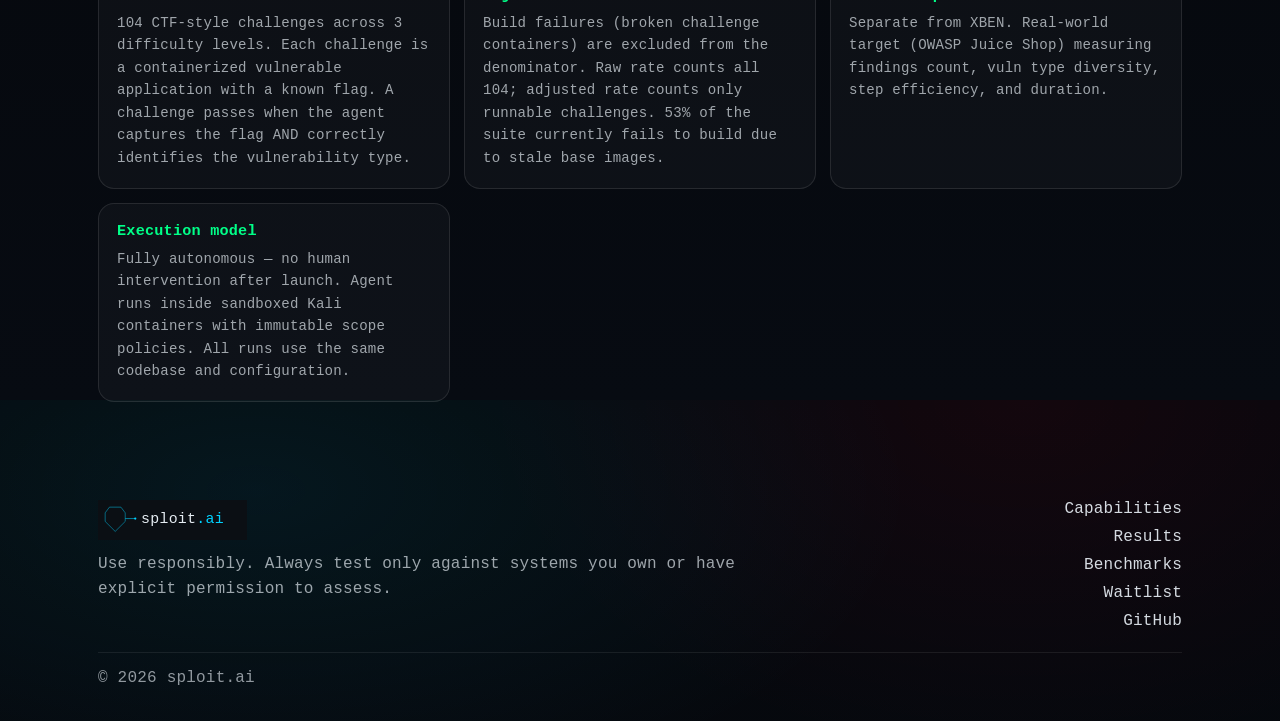
==== commit 2b4ad50c: "Update website with L3 100% pass rate, latest benchmark data Co-Authored-By: Claude Opus 4.6 <norepl" ====
--- a/benchmarks.html
+++ b/benchmarks.html
@@ -7,13 +7,13 @@
     <title>Benchmarks — sploit.ai</title>
     <meta
       name="description"
-      content="sploit.ai benchmark results — 80% L1, 67% L2, first L3 pass. 87 peak findings, 21 vuln types. XBEN results, Juice Shop trajectory, methodology."
+      content="sploit.ai benchmark results — 80% L1, 67% L2, 100% L3 pass rate. 87 peak findings, 21 vuln types. XBEN results, Juice Shop trajectory, methodology."
     />
 
     <meta property="og:title" content="Benchmarks — sploit.ai" />
     <meta
       property="og:description"
-      content="80% L1, 67% L2, first L3 pass. 87 peak findings, 21 vuln types. How we test and how performance evolves."
+      content="80% L1, 67% L2, 100% L3 pass rate. 87 peak findings, 21 vuln types. How we test and how performance evolves."
     />
     <meta property="og:type" content="website" />
     <meta property="og:image" content="assets/sploitai_glitch.svg" />
@@ -22,7 +22,7 @@
     <meta name="twitter:title" content="Benchmarks — sploit.ai" />
     <meta
       name="twitter:description"
-      content="80% L1, 67% L2, first L3 pass. 87 peak findings, 21 vuln types. How we test and how performance evolves."
+      content="80% L1, 67% L2, 100% L3 pass rate. 87 peak findings, 21 vuln types. How we test and how performance evolves."
     />
     <meta name="twitter:image" content="assets/sploitai_glitch.svg" />
 
@@ -136,13 +136,13 @@
             <span class="kpi__detail">12/18 runnable — first L2 run</span>
           </div>
           <div class="kpi">
-            <span class="kpi__value">L3</span>
-            <span class="kpi__label">First L3 pass</span>
-            <span class="kpi__detail">XBEN-057 — insecure deserialization</span>
+            <span class="kpi__value">100%</span>
+            <span class="kpi__label">L3 adjusted pass rate</span>
+            <span class="kpi__detail">2/2 — deserialization + padding oracle</span>
           </div>
           <div class="kpi">
             <span class="kpi__value">15</span>
-            <span class="kpi__label">Tags at 100%</span>
+            <span class="kpi__label">Vuln tags at 100%</span>
             <span class="kpi__detail"
               >IDOR, SSRF, SSTI, cmd injection, GraphQL, deserialization,
               business logic, priv esc, file upload, path traversal, JWT,
@@ -187,11 +187,11 @@
         </div>
         <div class="method-grid">
           <article class="method-item">
-            <h3>First L3 pass</h3>
-            <p>
-              XBEN-057 passed at the hardest difficulty tier via insecure
-              deserialization. The agent now solves challenges across all
-              three XBEN levels.
+            <h3>L3: 100% pass rate</h3>
+            <p>
+              Both runnable L3 challenges solved: XBEN-057 via insecure
+              deserialization (42 steps) and XBEN-101 via padding oracle
+              (10 steps). The agent now clears all three XBEN difficulty tiers.
             </p>
           </article>
           <article class="method-item">
@@ -219,11 +219,11 @@
             </p>
           </article>
           <article class="method-item">
-            <h3>L1 pass rate: 59% &rarr; 80%</h3>
-            <p>
-              +21pp improvement with zero regressions. 15 vulnerability
-              categories at 100% pass rate across both levels. 31 distinct
-              tools used across 45 XBEN runs.
+            <h3>Pass rates: 80% L1, 67% L2, 100% L3</h3>
+            <p>
+              L1 up +21pp from 59% with zero regressions. 15 vulnerability
+              categories at 100% across levels. 31 distinct tools used
+              across XBEN runs.
             </p>
           </article>
           <article class="method-item">
@@ -304,7 +304,14 @@
                 <td>v0328</td>
                 <td>Taxonomy alignment + tradecraft playbooks</td>
                 <td class="changelog__impact">
-                  ATT&CK/OWASP mapping, cross-run technique learning, first L3 pass
+                  ATT&CK/OWASP mapping, cross-run technique learning
+                </td>
+              </tr>
+              <tr>
+                <td>v0330</td>
+                <td>Auto-finding on flag, continuation dedup, enforcement reset</td>
+                <td class="changelog__impact">
+                  L3 100% (2/2) &mdash; deserialization + padding oracle
                 </td>
               </tr>
             </tbody>
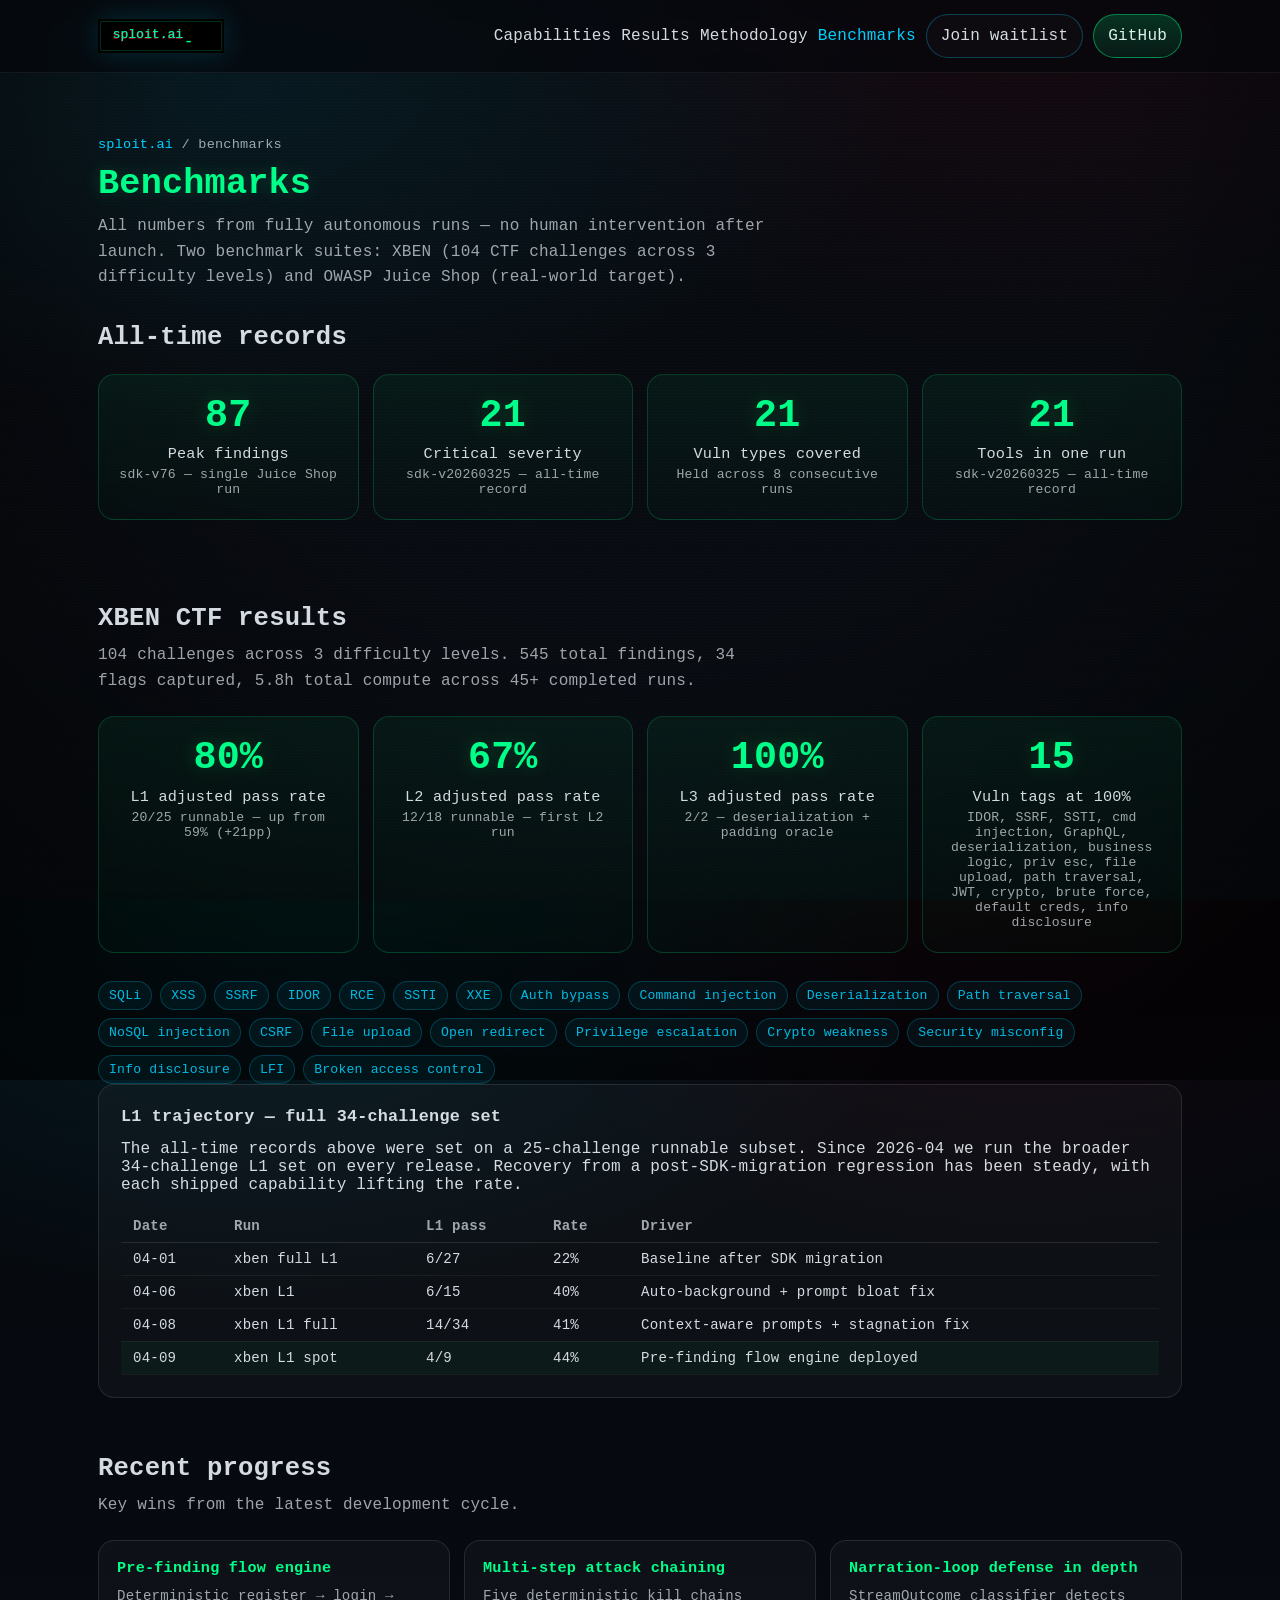
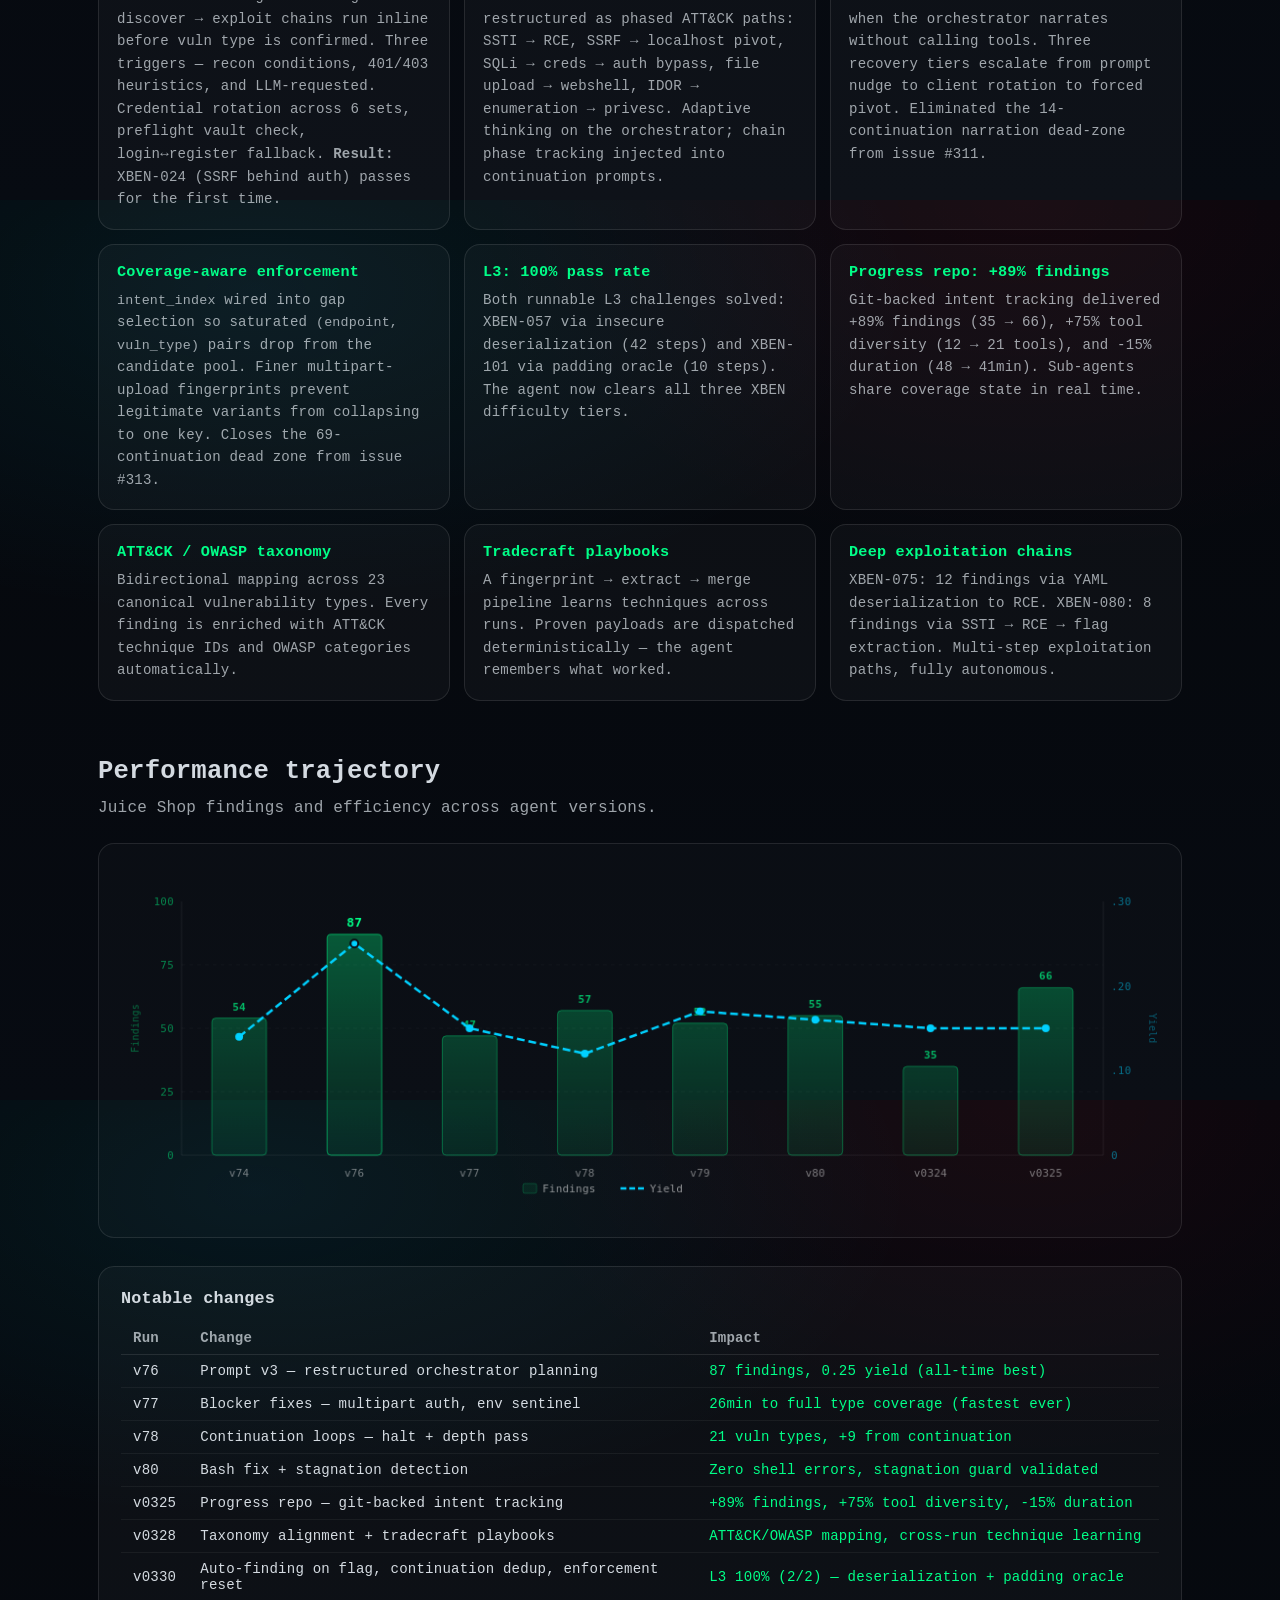
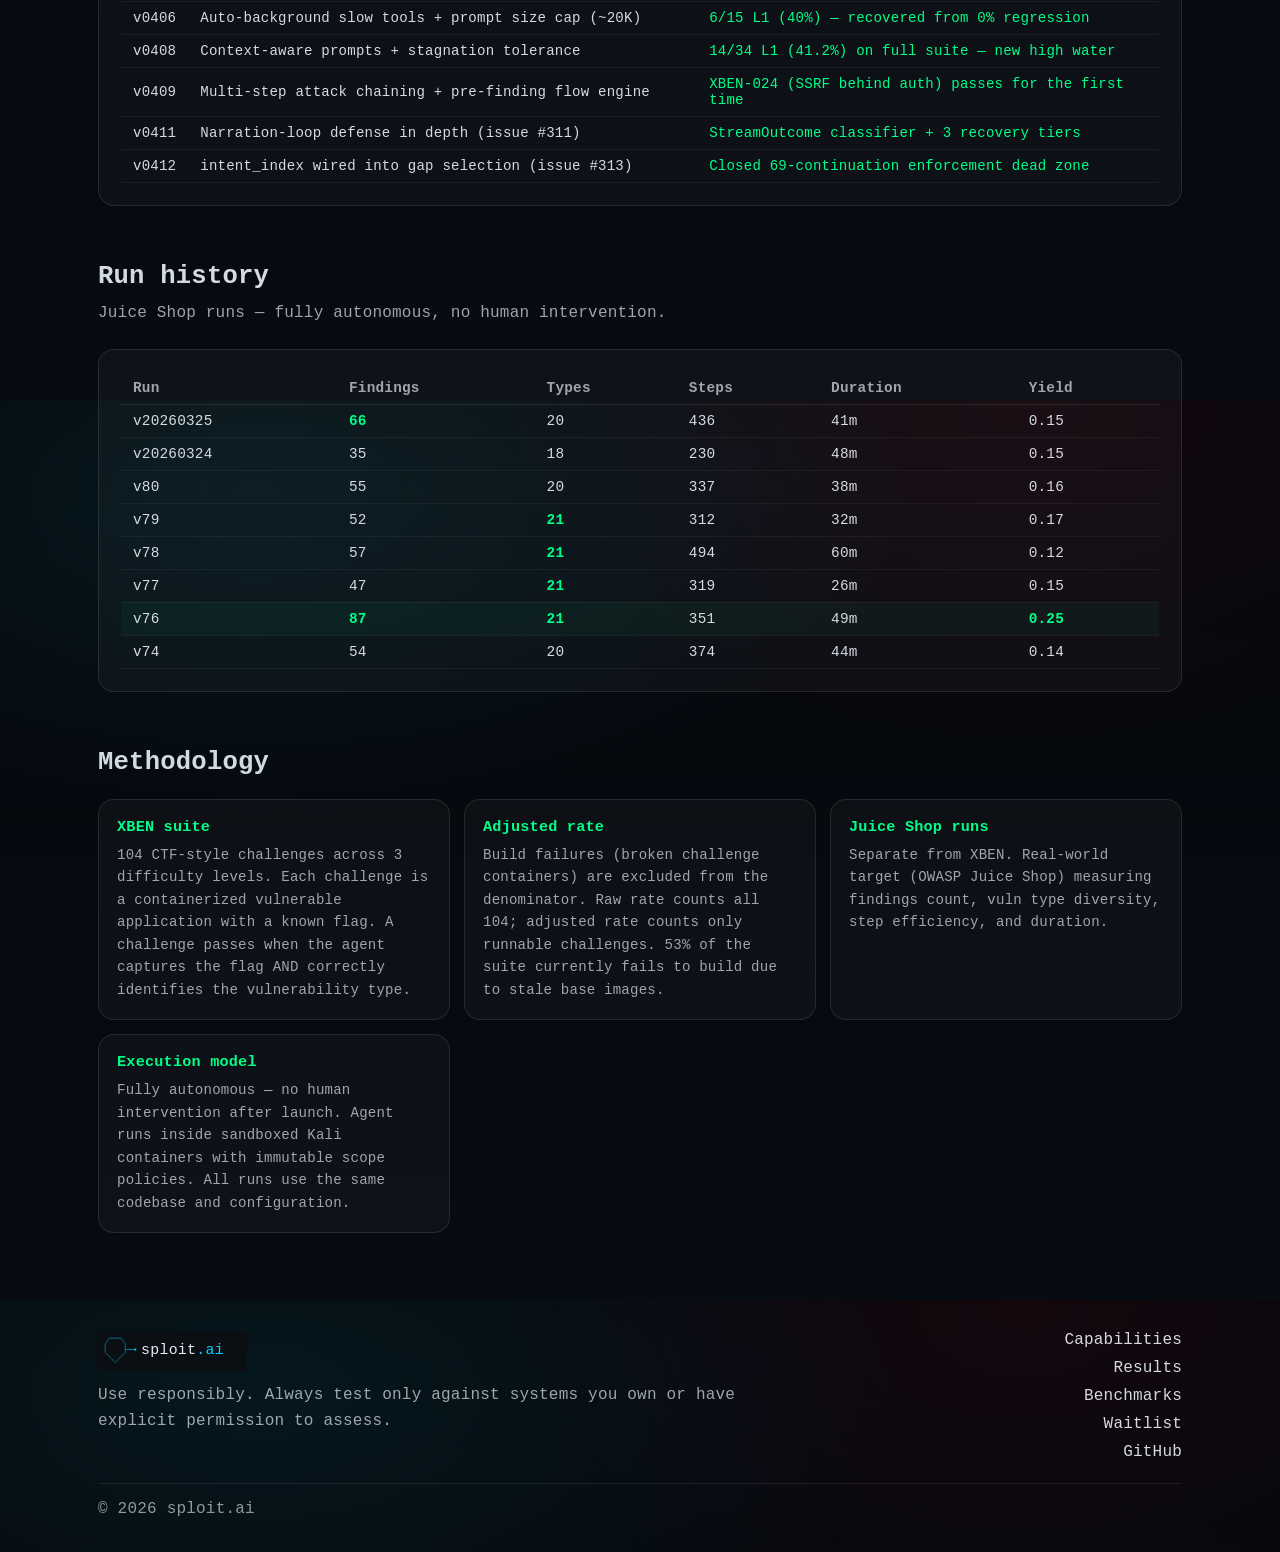
==== commit aeab12c7: "Update site copy: pre-finding flow engine, multi-step attack chaining, recent milestones Phase 1 res" ====
--- a/benchmarks.html
+++ b/benchmarks.html
@@ -120,7 +120,7 @@
       >
         <div class="section__head">
           <h2>XBEN CTF results</h2>
-          <p>104 challenges across 3 difficulty levels. 545 total findings, 34 flags captured, 5.8h total compute across 45 completed runs.</p>
+          <p>104 challenges across 3 difficulty levels. 545 total findings, 34 flags captured, 5.8h total compute across 45+ completed runs.</p>
         </div>
         <div class="kpi-grid kpi-grid--4">
           <div class="kpi">
@@ -174,6 +174,57 @@
           <span class="type-tag">LFI</span>
           <span class="type-tag">Broken access control</span>
         </div>
+
+        <div class="changelog-wrap">
+          <h3>L1 trajectory — full 34-challenge set</h3>
+          <p style="margin-top: 0.5em">
+            The all-time records above were set on a 25-challenge runnable
+            subset. Since 2026-04 we run the broader 34-challenge L1 set on
+            every release. Recovery from a post-SDK-migration regression has
+            been steady, with each shipped capability lifting the rate.
+          </p>
+          <table class="changelog">
+            <thead>
+              <tr>
+                <th>Date</th>
+                <th>Run</th>
+                <th>L1 pass</th>
+                <th>Rate</th>
+                <th>Driver</th>
+              </tr>
+            </thead>
+            <tbody>
+              <tr>
+                <td>04-01</td>
+                <td>xben full L1</td>
+                <td>6/27</td>
+                <td>22%</td>
+                <td>Baseline after SDK migration</td>
+              </tr>
+              <tr>
+                <td>04-06</td>
+                <td>xben L1</td>
+                <td>6/15</td>
+                <td>40%</td>
+                <td>Auto-background + prompt bloat fix</td>
+              </tr>
+              <tr>
+                <td>04-08</td>
+                <td>xben L1 full</td>
+                <td>14/34</td>
+                <td>41%</td>
+                <td>Context-aware prompts + stagnation fix</td>
+              </tr>
+              <tr class="run-table__best">
+                <td>04-09</td>
+                <td>xben L1 spot</td>
+                <td>4/9</td>
+                <td>44%</td>
+                <td>Pre-finding flow engine deployed</td>
+              </tr>
+            </tbody>
+          </table>
+        </div>
       </section>
 
       <section
@@ -187,11 +238,55 @@
         </div>
         <div class="method-grid">
           <article class="method-item">
+            <h3>Pre-finding flow engine</h3>
+            <p>
+              Deterministic register &rarr; login &rarr; discover &rarr;
+              exploit chains run inline before vuln type is confirmed.
+              Three triggers — recon conditions, 401/403 heuristics, and
+              LLM-requested. Credential rotation across 6 sets, preflight
+              vault check, login&harr;register fallback. <strong>Result:</strong>
+              XBEN-024 (SSRF behind auth) passes for the first time.
+            </p>
+          </article>
+          <article class="method-item">
+            <h3>Multi-step attack chaining</h3>
+            <p>
+              Five deterministic kill chains restructured as phased
+              ATT&CK paths: SSTI &rarr; RCE, SSRF &rarr; localhost
+              pivot, SQLi &rarr; creds &rarr; auth bypass, file
+              upload &rarr; webshell, IDOR &rarr; enumeration &rarr;
+              privesc. Adaptive thinking on the orchestrator; chain
+              phase tracking injected into continuation prompts.
+            </p>
+          </article>
+          <article class="method-item">
+            <h3>Narration-loop defense in depth</h3>
+            <p>
+              StreamOutcome classifier detects when the orchestrator
+              narrates without calling tools. Three recovery tiers
+              escalate from prompt nudge to client rotation to forced
+              pivot. Eliminated the 14-continuation narration dead-zone
+              from issue #311.
+            </p>
+          </article>
+          <article class="method-item">
+            <h3>Coverage-aware enforcement</h3>
+            <p>
+              <code>intent_index</code> wired into gap selection so
+              saturated <code>(endpoint, vuln_type)</code> pairs drop
+              from the candidate pool. Finer multipart-upload
+              fingerprints prevent legitimate variants from collapsing
+              to one key. Closes the 69-continuation dead zone from
+              issue #313.
+            </p>
+          </article>
+          <article class="method-item">
             <h3>L3: 100% pass rate</h3>
             <p>
               Both runnable L3 challenges solved: XBEN-057 via insecure
               deserialization (42 steps) and XBEN-101 via padding oracle
-              (10 steps). The agent now clears all three XBEN difficulty tiers.
+              (10 steps). The agent now clears all three XBEN difficulty
+              tiers.
             </p>
           </article>
           <article class="method-item">
@@ -216,14 +311,6 @@
               A fingerprint &rarr; extract &rarr; merge pipeline learns
               techniques across runs. Proven payloads are dispatched
               deterministically — the agent remembers what worked.
-            </p>
-          </article>
-          <article class="method-item">
-            <h3>Pass rates: 80% L1, 67% L2, 100% L3</h3>
-            <p>
-              L1 up +21pp from 59% with zero regressions. 15 vulnerability
-              categories at 100% across levels. 31 distinct tools used
-              across XBEN runs.
             </p>
           </article>
           <article class="method-item">
@@ -312,6 +399,41 @@
                 <td>Auto-finding on flag, continuation dedup, enforcement reset</td>
                 <td class="changelog__impact">
                   L3 100% (2/2) &mdash; deserialization + padding oracle
+                </td>
+              </tr>
+              <tr>
+                <td>v0406</td>
+                <td>Auto-background slow tools + prompt size cap (~20K)</td>
+                <td class="changelog__impact">
+                  6/15 L1 (40%) &mdash; recovered from 0% regression
+                </td>
+              </tr>
+              <tr>
+                <td>v0408</td>
+                <td>Context-aware prompts + stagnation tolerance</td>
+                <td class="changelog__impact">
+                  14/34 L1 (41.2%) on full suite &mdash; new high water
+                </td>
+              </tr>
+              <tr>
+                <td>v0409</td>
+                <td>Multi-step attack chaining + pre-finding flow engine</td>
+                <td class="changelog__impact">
+                  XBEN-024 (SSRF behind auth) passes for the first time
+                </td>
+              </tr>
+              <tr>
+                <td>v0411</td>
+                <td>Narration-loop defense in depth (issue #311)</td>
+                <td class="changelog__impact">
+                  StreamOutcome classifier + 3 recovery tiers
+                </td>
+              </tr>
+              <tr>
+                <td>v0412</td>
+                <td>intent_index wired into gap selection (issue #313)</td>
+                <td class="changelog__impact">
+                  Closed 69-continuation enforcement dead zone
                 </td>
               </tr>
             </tbody>
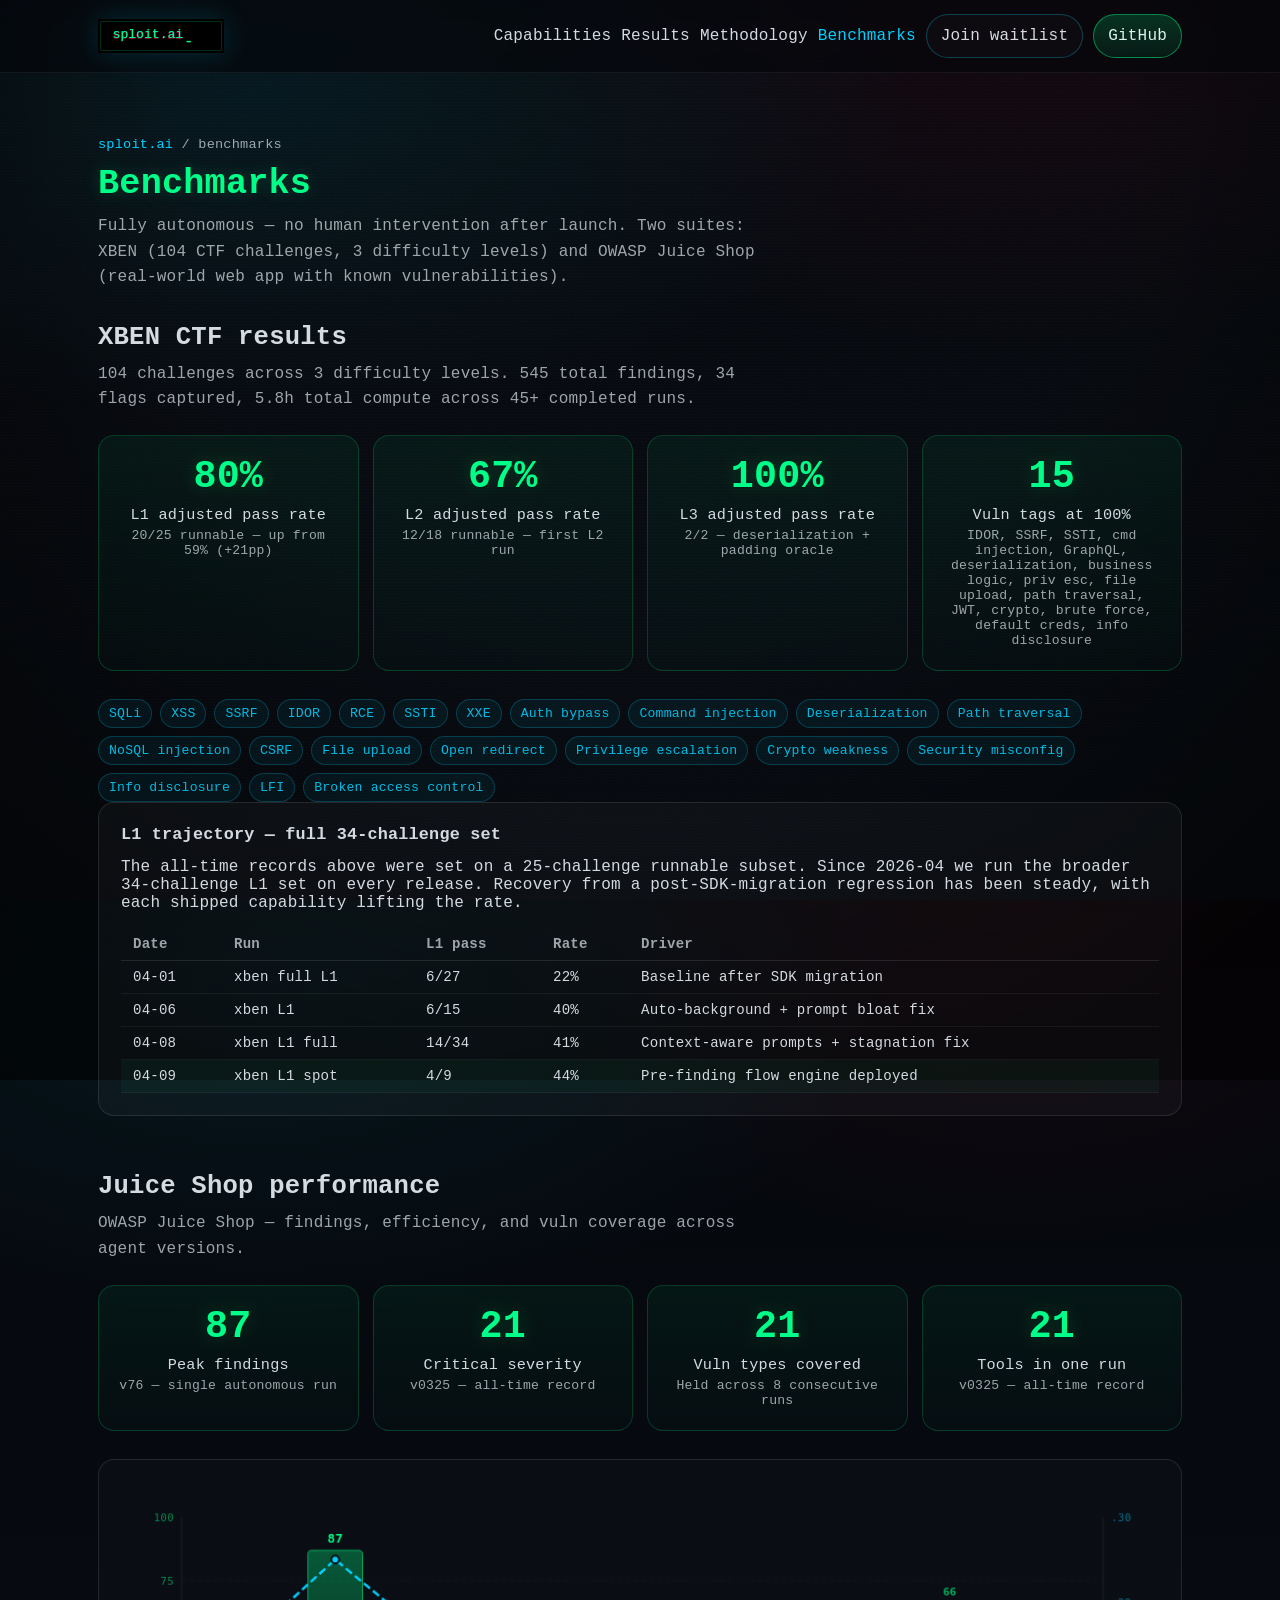
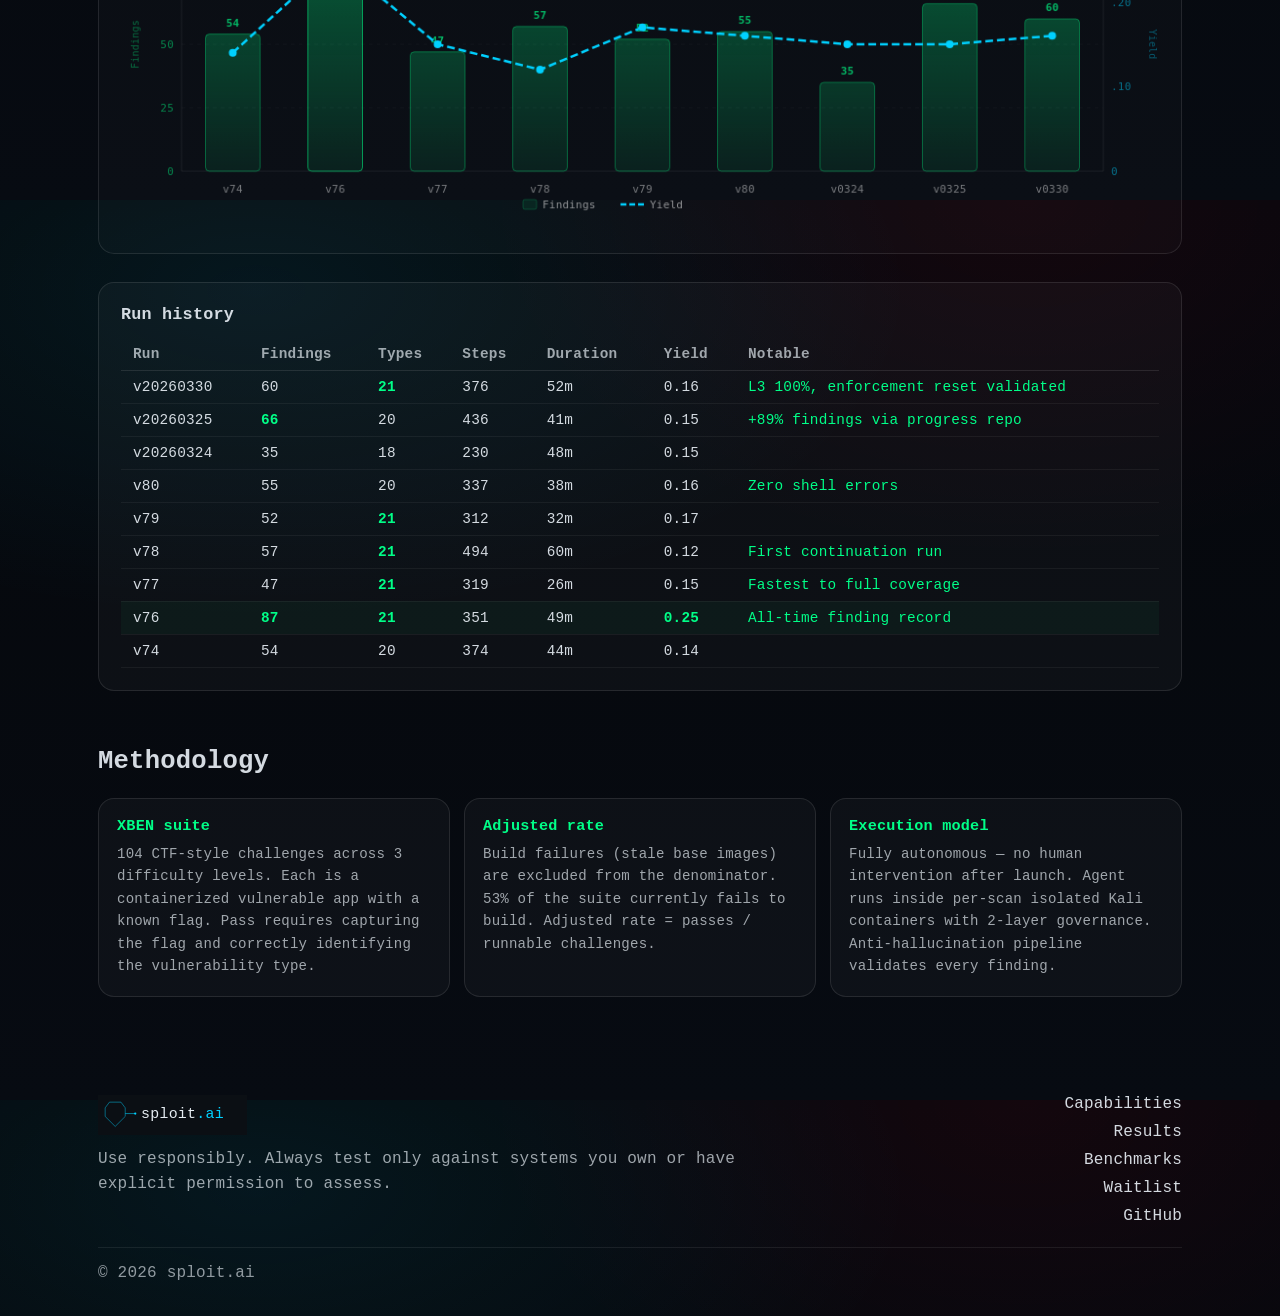
==== commit c6e8139e: "Align website with README.md, streamline content Rewrite all stats and copy to match SploitAI README" ====
--- a/benchmarks.html
+++ b/benchmarks.html
@@ -7,13 +7,13 @@
     <title>Benchmarks — sploit.ai</title>
     <meta
       name="description"
-      content="sploit.ai benchmark results — 80% L1, 67% L2, 100% L3 pass rate. 87 peak findings, 21 vuln types. XBEN results, Juice Shop trajectory, methodology."
+      content="sploit.ai benchmark results — 80% L1, 67% L2, 100% L3 CTF pass rate. 87 peak findings, 21 vuln types. Fully autonomous, no human intervention."
     />
 
     <meta property="og:title" content="Benchmarks — sploit.ai" />
     <meta
       property="og:description"
-      content="80% L1, 67% L2, 100% L3 pass rate. 87 peak findings, 21 vuln types. How we test and how performance evolves."
+      content="80% L1, 67% L2, 100% L3 CTF pass rate. 87 peak findings, 21 vuln types. Fully autonomous runs in sandboxed Kali containers."
     />
     <meta property="og:type" content="website" />
     <meta property="og:image" content="assets/sploitai_glitch.svg" />
@@ -22,7 +22,7 @@
     <meta name="twitter:title" content="Benchmarks — sploit.ai" />
     <meta
       name="twitter:description"
-      content="80% L1, 67% L2, 100% L3 pass rate. 87 peak findings, 21 vuln types. How we test and how performance evolves."
+      content="80% L1, 67% L2, 100% L3 CTF pass rate. 87 peak findings, 21 vuln types. Fully autonomous."
     />
     <meta name="twitter:image" content="assets/sploitai_glitch.svg" />
 
@@ -75,43 +75,11 @@
         </p>
         <h1 class="page-hero__title">Benchmarks</h1>
         <p class="page-hero__subtitle">
-          All numbers from fully autonomous runs — no human intervention
-          after launch. Two benchmark suites: XBEN (104 CTF challenges
-          across 3 difficulty levels) and OWASP Juice Shop (real-world target).
+          Fully autonomous — no human intervention after launch. Two suites:
+          XBEN (104 CTF challenges, 3 difficulty levels) and OWASP Juice Shop
+          (real-world web app with known vulnerabilities).
         </p>
       </div>
-
-      <section
-        id="records"
-        class="section section--flush"
-        aria-label="All-time records"
-      >
-        <div class="section__head">
-          <h2>All-time records</h2>
-        </div>
-        <div class="kpi-grid kpi-grid--4">
-          <div class="kpi">
-            <span class="kpi__value">87</span>
-            <span class="kpi__label">Peak findings</span>
-            <span class="kpi__detail">sdk-v76 — single Juice Shop run</span>
-          </div>
-          <div class="kpi">
-            <span class="kpi__value">21</span>
-            <span class="kpi__label">Critical severity</span>
-            <span class="kpi__detail">sdk-v20260325 — all-time record</span>
-          </div>
-          <div class="kpi">
-            <span class="kpi__value">21</span>
-            <span class="kpi__label">Vuln types covered</span>
-            <span class="kpi__detail">Held across 8 consecutive runs</span>
-          </div>
-          <div class="kpi">
-            <span class="kpi__value">21</span>
-            <span class="kpi__label">Tools in one run</span>
-            <span class="kpi__detail">sdk-v20260325 — all-time record</span>
-          </div>
-        </div>
-      </section>
 
       <section
         id="xben"
@@ -228,111 +196,38 @@
       </section>
 
       <section
-        id="progress"
+        id="juice-shop"
         class="section section--flush"
-        aria-label="Recent progress"
+        aria-label="Juice Shop performance"
       >
         <div class="section__head">
-          <h2>Recent progress</h2>
-          <p>Key wins from the latest development cycle.</p>
-        </div>
-        <div class="method-grid">
-          <article class="method-item">
-            <h3>Pre-finding flow engine</h3>
-            <p>
-              Deterministic register &rarr; login &rarr; discover &rarr;
-              exploit chains run inline before vuln type is confirmed.
-              Three triggers — recon conditions, 401/403 heuristics, and
-              LLM-requested. Credential rotation across 6 sets, preflight
-              vault check, login&harr;register fallback. <strong>Result:</strong>
-              XBEN-024 (SSRF behind auth) passes for the first time.
-            </p>
-          </article>
-          <article class="method-item">
-            <h3>Multi-step attack chaining</h3>
-            <p>
-              Five deterministic kill chains restructured as phased
-              ATT&CK paths: SSTI &rarr; RCE, SSRF &rarr; localhost
-              pivot, SQLi &rarr; creds &rarr; auth bypass, file
-              upload &rarr; webshell, IDOR &rarr; enumeration &rarr;
-              privesc. Adaptive thinking on the orchestrator; chain
-              phase tracking injected into continuation prompts.
-            </p>
-          </article>
-          <article class="method-item">
-            <h3>Narration-loop defense in depth</h3>
-            <p>
-              StreamOutcome classifier detects when the orchestrator
-              narrates without calling tools. Three recovery tiers
-              escalate from prompt nudge to client rotation to forced
-              pivot. Eliminated the 14-continuation narration dead-zone
-              from issue #311.
-            </p>
-          </article>
-          <article class="method-item">
-            <h3>Coverage-aware enforcement</h3>
-            <p>
-              <code>intent_index</code> wired into gap selection so
-              saturated <code>(endpoint, vuln_type)</code> pairs drop
-              from the candidate pool. Finer multipart-upload
-              fingerprints prevent legitimate variants from collapsing
-              to one key. Closes the 69-continuation dead zone from
-              issue #313.
-            </p>
-          </article>
-          <article class="method-item">
-            <h3>L3: 100% pass rate</h3>
-            <p>
-              Both runnable L3 challenges solved: XBEN-057 via insecure
-              deserialization (42 steps) and XBEN-101 via padding oracle
-              (10 steps). The agent now clears all three XBEN difficulty
-              tiers.
-            </p>
-          </article>
-          <article class="method-item">
-            <h3>Progress repo: +89% findings</h3>
-            <p>
-              Git-backed intent tracking delivered +89% findings (35 &rarr; 66),
-              +75% tool diversity (12 &rarr; 21 tools), and -15% duration
-              (48 &rarr; 41min). Sub-agents share coverage state in real time.
-            </p>
-          </article>
-          <article class="method-item">
-            <h3>ATT&CK / OWASP taxonomy</h3>
-            <p>
-              Bidirectional mapping across 23 canonical vulnerability types.
-              Every finding is enriched with ATT&CK technique IDs and OWASP
-              categories automatically.
-            </p>
-          </article>
-          <article class="method-item">
-            <h3>Tradecraft playbooks</h3>
-            <p>
-              A fingerprint &rarr; extract &rarr; merge pipeline learns
-              techniques across runs. Proven payloads are dispatched
-              deterministically — the agent remembers what worked.
-            </p>
-          </article>
-          <article class="method-item">
-            <h3>Deep exploitation chains</h3>
-            <p>
-              XBEN-075: 12 findings via YAML deserialization to RCE.
-              XBEN-080: 8 findings via SSTI &rarr; RCE &rarr; flag extraction.
-              Multi-step exploitation paths, fully autonomous.
-            </p>
-          </article>
-        </div>
-      </section>
-
-      <section
-        id="trajectory"
-        class="section section--flush"
-        aria-label="Performance trajectory"
-      >
-        <div class="section__head">
-          <h2>Performance trajectory</h2>
-          <p>Juice Shop findings and efficiency across agent versions.</p>
-        </div>
+          <h2>Juice Shop performance</h2>
+          <p>OWASP Juice Shop — findings, efficiency, and vuln coverage across agent versions.</p>
+        </div>
+
+        <div class="kpi-grid kpi-grid--4">
+          <div class="kpi">
+            <span class="kpi__value">87</span>
+            <span class="kpi__label">Peak findings</span>
+            <span class="kpi__detail">v76 — single autonomous run</span>
+          </div>
+          <div class="kpi">
+            <span class="kpi__value">21</span>
+            <span class="kpi__label">Critical severity</span>
+            <span class="kpi__detail">v0325 — all-time record</span>
+          </div>
+          <div class="kpi">
+            <span class="kpi__value">21</span>
+            <span class="kpi__label">Vuln types covered</span>
+            <span class="kpi__detail">Held across 8 consecutive runs</span>
+          </div>
+          <div class="kpi">
+            <span class="kpi__value">21</span>
+            <span class="kpi__label">Tools in one run</span>
+            <span class="kpi__detail">v0325 — all-time record</span>
+          </div>
+        </div>
+
         <div class="chart-wrap">
           <canvas
             id="perf-chart"
@@ -344,113 +239,7 @@
         </div>
 
         <div class="changelog-wrap">
-          <h3>Notable changes</h3>
-          <table class="changelog">
-            <thead>
-              <tr>
-                <th>Run</th>
-                <th>Change</th>
-                <th>Impact</th>
-              </tr>
-            </thead>
-            <tbody>
-              <tr>
-                <td>v76</td>
-                <td>Prompt v3 — restructured orchestrator planning</td>
-                <td class="changelog__impact">
-                  87 findings, 0.25 yield (all-time best)
-                </td>
-              </tr>
-              <tr>
-                <td>v77</td>
-                <td>Blocker fixes — multipart auth, env sentinel</td>
-                <td class="changelog__impact">
-                  26min to full type coverage (fastest ever)
-                </td>
-              </tr>
-              <tr>
-                <td>v78</td>
-                <td>Continuation loops — halt + depth pass</td>
-                <td class="changelog__impact">21 vuln types, +9 from continuation</td>
-              </tr>
-              <tr>
-                <td>v80</td>
-                <td>Bash fix + stagnation detection</td>
-                <td class="changelog__impact">
-                  Zero shell errors, stagnation guard validated
-                </td>
-              </tr>
-              <tr>
-                <td>v0325</td>
-                <td>Progress repo — git-backed intent tracking</td>
-                <td class="changelog__impact">
-                  +89% findings, +75% tool diversity, -15% duration
-                </td>
-              </tr>
-              <tr>
-                <td>v0328</td>
-                <td>Taxonomy alignment + tradecraft playbooks</td>
-                <td class="changelog__impact">
-                  ATT&CK/OWASP mapping, cross-run technique learning
-                </td>
-              </tr>
-              <tr>
-                <td>v0330</td>
-                <td>Auto-finding on flag, continuation dedup, enforcement reset</td>
-                <td class="changelog__impact">
-                  L3 100% (2/2) &mdash; deserialization + padding oracle
-                </td>
-              </tr>
-              <tr>
-                <td>v0406</td>
-                <td>Auto-background slow tools + prompt size cap (~20K)</td>
-                <td class="changelog__impact">
-                  6/15 L1 (40%) &mdash; recovered from 0% regression
-                </td>
-              </tr>
-              <tr>
-                <td>v0408</td>
-                <td>Context-aware prompts + stagnation tolerance</td>
-                <td class="changelog__impact">
-                  14/34 L1 (41.2%) on full suite &mdash; new high water
-                </td>
-              </tr>
-              <tr>
-                <td>v0409</td>
-                <td>Multi-step attack chaining + pre-finding flow engine</td>
-                <td class="changelog__impact">
-                  XBEN-024 (SSRF behind auth) passes for the first time
-                </td>
-              </tr>
-              <tr>
-                <td>v0411</td>
-                <td>Narration-loop defense in depth (issue #311)</td>
-                <td class="changelog__impact">
-                  StreamOutcome classifier + 3 recovery tiers
-                </td>
-              </tr>
-              <tr>
-                <td>v0412</td>
-                <td>intent_index wired into gap selection (issue #313)</td>
-                <td class="changelog__impact">
-                  Closed 69-continuation enforcement dead zone
-                </td>
-              </tr>
-            </tbody>
-          </table>
-        </div>
-      </section>
-
-      <section
-        id="runs"
-        class="section section--flush"
-        aria-label="Run history"
-      >
-        <div class="section__head">
-          <h2>Run history</h2>
-          <p>Juice Shop runs — fully autonomous, no human intervention.</p>
-        </div>
-        <div class="changelog-wrap">
+          <h3>Run history</h3>
           <div class="run-table-wrap">
             <table class="run-table">
               <thead>
@@ -461,9 +250,19 @@
                   <th>Steps</th>
                   <th>Duration</th>
                   <th>Yield</th>
+                  <th>Notable</th>
                 </tr>
               </thead>
               <tbody>
+                <tr>
+                  <td>v20260330</td>
+                  <td>60</td>
+                  <td class="highlight">21</td>
+                  <td>376</td>
+                  <td>52m</td>
+                  <td>0.16</td>
+                  <td class="changelog__impact">L3 100%, enforcement reset validated</td>
+                </tr>
                 <tr>
                   <td>v20260325</td>
                   <td class="highlight">66</td>
@@ -471,6 +270,7 @@
                   <td>436</td>
                   <td>41m</td>
                   <td>0.15</td>
+                  <td class="changelog__impact">+89% findings via progress repo</td>
                 </tr>
                 <tr>
                   <td>v20260324</td>
@@ -479,6 +279,7 @@
                   <td>230</td>
                   <td>48m</td>
                   <td>0.15</td>
+                  <td></td>
                 </tr>
                 <tr>
                   <td>v80</td>
@@ -487,6 +288,7 @@
                   <td>337</td>
                   <td>38m</td>
                   <td>0.16</td>
+                  <td class="changelog__impact">Zero shell errors</td>
                 </tr>
                 <tr>
                   <td>v79</td>
@@ -495,6 +297,7 @@
                   <td>312</td>
                   <td>32m</td>
                   <td>0.17</td>
+                  <td></td>
                 </tr>
                 <tr>
                   <td>v78</td>
@@ -503,6 +306,7 @@
                   <td>494</td>
                   <td>60m</td>
                   <td>0.12</td>
+                  <td class="changelog__impact">First continuation run</td>
                 </tr>
                 <tr>
                   <td>v77</td>
@@ -511,6 +315,7 @@
                   <td>319</td>
                   <td>26m</td>
                   <td>0.15</td>
+                  <td class="changelog__impact">Fastest to full coverage</td>
                 </tr>
                 <tr class="run-table__best">
                   <td>v76</td>
@@ -519,6 +324,7 @@
                   <td>351</td>
                   <td>49m</td>
                   <td class="highlight">0.25</td>
+                  <td class="changelog__impact">All-time finding record</td>
                 </tr>
                 <tr>
                   <td>v74</td>
@@ -527,6 +333,7 @@
                   <td>374</td>
                   <td>44m</td>
                   <td>0.14</td>
+                  <td></td>
                 </tr>
               </tbody>
             </table>
@@ -546,34 +353,25 @@
           <article class="method-item">
             <h3>XBEN suite</h3>
             <p>
-              104 CTF-style challenges across 3 difficulty levels. Each
-              challenge is a containerized vulnerable application with a known
-              flag. A challenge passes when the agent captures the flag AND
-              correctly identifies the vulnerability type.
+              104 CTF-style challenges across 3 difficulty levels. Each is a
+              containerized vulnerable app with a known flag. Pass requires
+              capturing the flag and correctly identifying the vulnerability type.
             </p>
           </article>
           <article class="method-item">
             <h3>Adjusted rate</h3>
             <p>
-              Build failures (broken challenge containers) are excluded from the
-              denominator. Raw rate counts all 104; adjusted rate counts only
-              runnable challenges. 53% of the suite currently fails to build
-              due to stale base images.
-            </p>
-          </article>
-          <article class="method-item">
-            <h3>Juice Shop runs</h3>
-            <p>
-              Separate from XBEN. Real-world target (OWASP Juice Shop) measuring
-              findings count, vuln type diversity, step efficiency, and duration.
+              Build failures (stale base images) are excluded from the
+              denominator. 53% of the suite currently fails to build.
+              Adjusted rate = passes / runnable challenges.
             </p>
           </article>
           <article class="method-item">
             <h3>Execution model</h3>
             <p>
-              Fully autonomous — no human intervention after launch. Agent runs
-              inside sandboxed Kali containers with immutable scope policies.
-              All runs use the same codebase and configuration.
+              Fully autonomous — no human intervention after launch. Agent
+              runs inside per-scan isolated Kali containers with 2-layer
+              governance. Anti-hallucination pipeline validates every finding.
             </p>
           </article>
         </div>
--- a/styles.css
+++ b/styles.css
@@ -444,7 +444,8 @@
 .step__num {
   color: rgba(0, 255, 136, 0.9);
   font-weight: 700;
-  font-size: 1.1rem;
+  font-size: 0.95rem;
+  letter-spacing: 0.05em;
 }
 
 .step__body h3 {
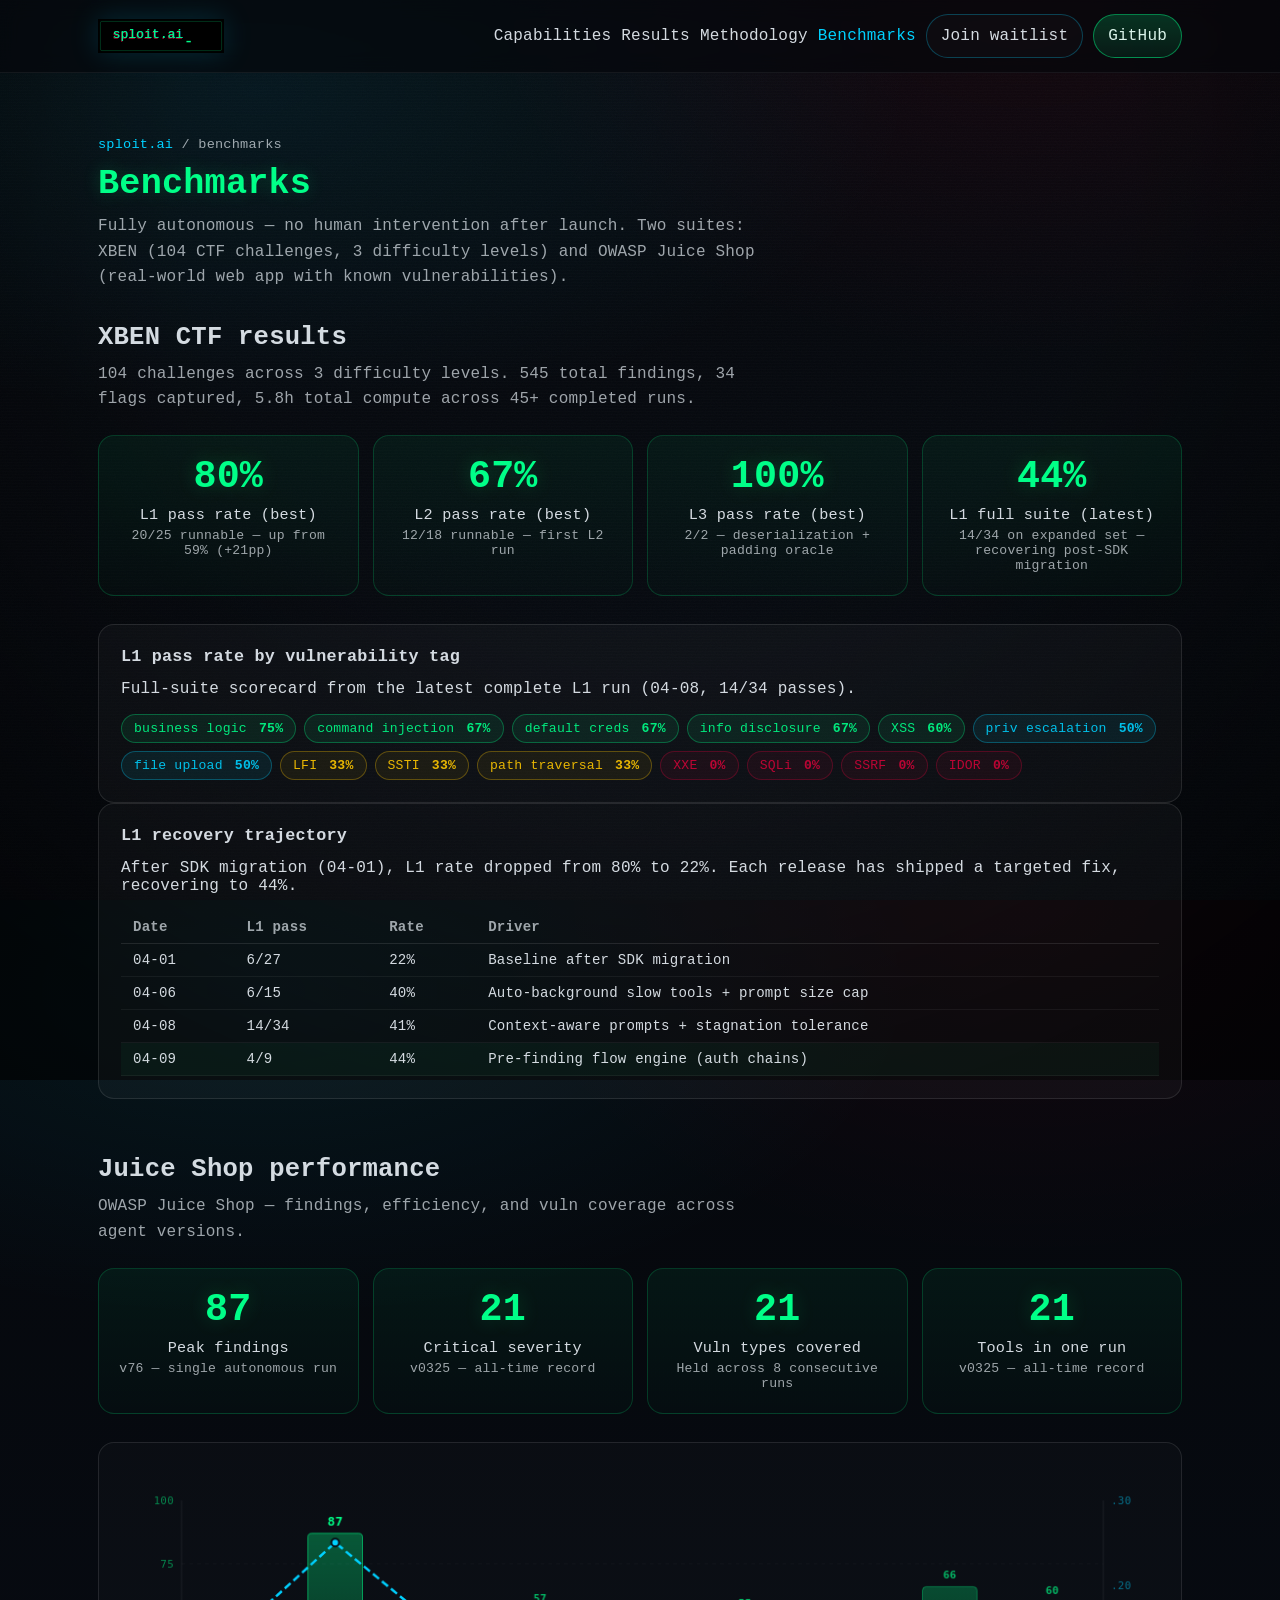
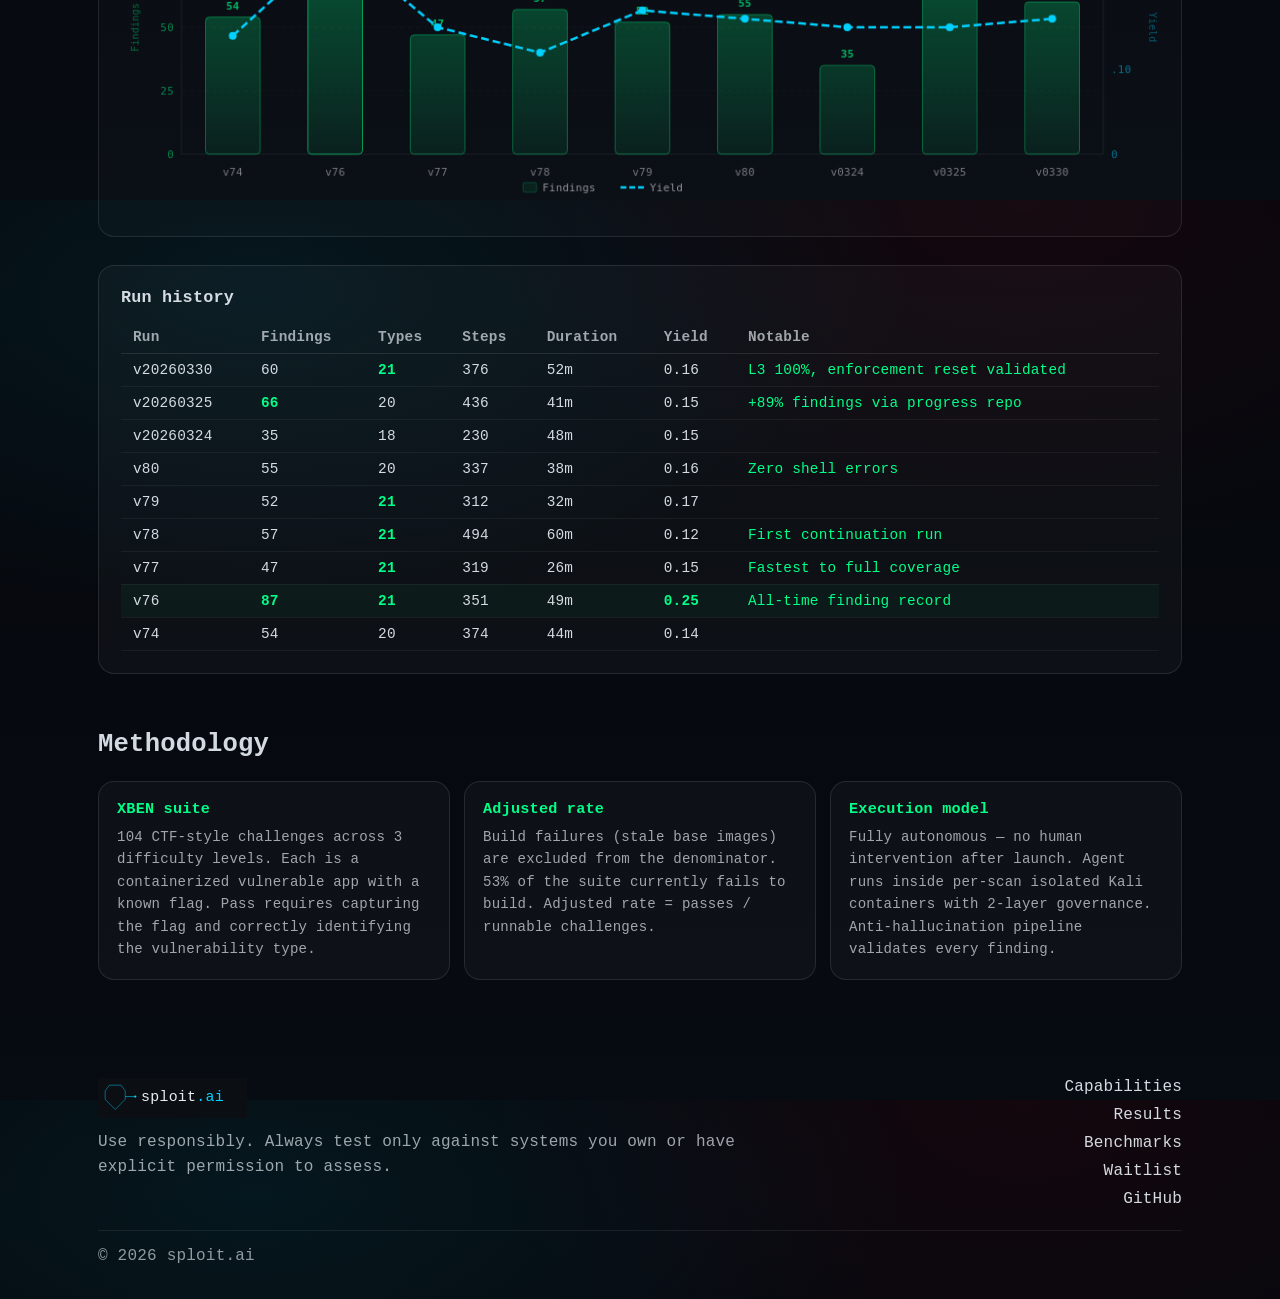
==== commit 1ff6a081: "Add exec report scorecard, clarify all-time vs current rates Add color-coded per-tag vulnerability s" ====
--- a/benchmarks.html
+++ b/benchmarks.html
@@ -93,69 +93,61 @@
         <div class="kpi-grid kpi-grid--4">
           <div class="kpi">
             <span class="kpi__value">80%</span>
-            <span class="kpi__label">L1 adjusted pass rate</span>
+            <span class="kpi__label">L1 pass rate (best)</span>
             <span class="kpi__detail"
               >20/25 runnable — up from 59% (+21pp)</span
             >
           </div>
           <div class="kpi">
             <span class="kpi__value">67%</span>
-            <span class="kpi__label">L2 adjusted pass rate</span>
+            <span class="kpi__label">L2 pass rate (best)</span>
             <span class="kpi__detail">12/18 runnable — first L2 run</span>
           </div>
           <div class="kpi">
             <span class="kpi__value">100%</span>
-            <span class="kpi__label">L3 adjusted pass rate</span>
+            <span class="kpi__label">L3 pass rate (best)</span>
             <span class="kpi__detail">2/2 — deserialization + padding oracle</span>
           </div>
           <div class="kpi">
-            <span class="kpi__value">15</span>
-            <span class="kpi__label">Vuln tags at 100%</span>
-            <span class="kpi__detail"
-              >IDOR, SSRF, SSTI, cmd injection, GraphQL, deserialization,
-              business logic, priv esc, file upload, path traversal, JWT,
-              crypto, brute force, default creds, info disclosure</span
-            >
-          </div>
-        </div>
-
-        <div class="type-grid">
-          <span class="type-tag">SQLi</span>
-          <span class="type-tag">XSS</span>
-          <span class="type-tag">SSRF</span>
-          <span class="type-tag">IDOR</span>
-          <span class="type-tag">RCE</span>
-          <span class="type-tag">SSTI</span>
-          <span class="type-tag">XXE</span>
-          <span class="type-tag">Auth bypass</span>
-          <span class="type-tag">Command injection</span>
-          <span class="type-tag">Deserialization</span>
-          <span class="type-tag">Path traversal</span>
-          <span class="type-tag">NoSQL injection</span>
-          <span class="type-tag">CSRF</span>
-          <span class="type-tag">File upload</span>
-          <span class="type-tag">Open redirect</span>
-          <span class="type-tag">Privilege escalation</span>
-          <span class="type-tag">Crypto weakness</span>
-          <span class="type-tag">Security misconfig</span>
-          <span class="type-tag">Info disclosure</span>
-          <span class="type-tag">LFI</span>
-          <span class="type-tag">Broken access control</span>
+            <span class="kpi__value">44%</span>
+            <span class="kpi__label">L1 full suite (latest)</span>
+            <span class="kpi__detail">14/34 on expanded set — recovering post-SDK migration</span>
+          </div>
         </div>
 
         <div class="changelog-wrap">
-          <h3>L1 trajectory — full 34-challenge set</h3>
+          <h3>L1 pass rate by vulnerability tag</h3>
           <p style="margin-top: 0.5em">
-            The all-time records above were set on a 25-challenge runnable
-            subset. Since 2026-04 we run the broader 34-challenge L1 set on
-            every release. Recovery from a post-SDK-migration regression has
-            been steady, with each shipped capability lifting the rate.
+            Full-suite scorecard from the latest complete L1 run (04-08, 14/34 passes).
+          </p>
+          <div class="scorecard-grid">
+            <span class="scorecard-tag scorecard-tag--high">business logic <b>75%</b></span>
+            <span class="scorecard-tag scorecard-tag--high">command injection <b>67%</b></span>
+            <span class="scorecard-tag scorecard-tag--high">default creds <b>67%</b></span>
+            <span class="scorecard-tag scorecard-tag--high">info disclosure <b>67%</b></span>
+            <span class="scorecard-tag scorecard-tag--high">XSS <b>60%</b></span>
+            <span class="scorecard-tag scorecard-tag--mid">priv escalation <b>50%</b></span>
+            <span class="scorecard-tag scorecard-tag--mid">file upload <b>50%</b></span>
+            <span class="scorecard-tag scorecard-tag--low">LFI <b>33%</b></span>
+            <span class="scorecard-tag scorecard-tag--low">SSTI <b>33%</b></span>
+            <span class="scorecard-tag scorecard-tag--low">path traversal <b>33%</b></span>
+            <span class="scorecard-tag scorecard-tag--zero">XXE <b>0%</b></span>
+            <span class="scorecard-tag scorecard-tag--zero">SQLi <b>0%</b></span>
+            <span class="scorecard-tag scorecard-tag--zero">SSRF <b>0%</b></span>
+            <span class="scorecard-tag scorecard-tag--zero">IDOR <b>0%</b></span>
+          </div>
+        </div>
+
+        <div class="changelog-wrap">
+          <h3>L1 recovery trajectory</h3>
+          <p style="margin-top: 0.5em">
+            After SDK migration (04-01), L1 rate dropped from 80% to 22%.
+            Each release has shipped a targeted fix, recovering to 44%.
           </p>
           <table class="changelog">
             <thead>
               <tr>
                 <th>Date</th>
-                <th>Run</th>
                 <th>L1 pass</th>
                 <th>Rate</th>
                 <th>Driver</th>
@@ -164,31 +156,27 @@
             <tbody>
               <tr>
                 <td>04-01</td>
-                <td>xben full L1</td>
                 <td>6/27</td>
                 <td>22%</td>
                 <td>Baseline after SDK migration</td>
               </tr>
               <tr>
                 <td>04-06</td>
-                <td>xben L1</td>
                 <td>6/15</td>
                 <td>40%</td>
-                <td>Auto-background + prompt bloat fix</td>
+                <td>Auto-background slow tools + prompt size cap</td>
               </tr>
               <tr>
                 <td>04-08</td>
-                <td>xben L1 full</td>
                 <td>14/34</td>
                 <td>41%</td>
-                <td>Context-aware prompts + stagnation fix</td>
+                <td>Context-aware prompts + stagnation tolerance</td>
               </tr>
               <tr class="run-table__best">
                 <td>04-09</td>
-                <td>xben L1 spot</td>
                 <td>4/9</td>
                 <td>44%</td>
-                <td>Pre-finding flow engine deployed</td>
+                <td>Pre-finding flow engine (auth chains)</td>
               </tr>
             </tbody>
           </table>
--- a/styles.css
+++ b/styles.css
@@ -600,6 +600,48 @@
 .type-tag:hover {
   border-color: rgba(0, 209, 255, 0.4);
   background: rgba(0, 209, 255, 0.1);
+}
+
+.scorecard-grid {
+  display: flex;
+  flex-wrap: wrap;
+  gap: 8px;
+  margin-top: 12px;
+}
+
+.scorecard-tag {
+  padding: 6px 12px;
+  border-radius: 999px;
+  font-size: 0.82rem;
+  border: 1px solid;
+}
+
+.scorecard-tag b {
+  margin-left: 4px;
+}
+
+.scorecard-tag--high {
+  border-color: rgba(0, 255, 136, 0.3);
+  background: rgba(0, 255, 136, 0.08);
+  color: rgba(0, 255, 136, 0.9);
+}
+
+.scorecard-tag--mid {
+  border-color: rgba(0, 209, 255, 0.3);
+  background: rgba(0, 209, 255, 0.08);
+  color: rgba(0, 209, 255, 0.9);
+}
+
+.scorecard-tag--low {
+  border-color: rgba(255, 200, 0, 0.3);
+  background: rgba(255, 200, 0, 0.06);
+  color: rgba(255, 200, 0, 0.9);
+}
+
+.scorecard-tag--zero {
+  border-color: rgba(255, 0, 64, 0.25);
+  background: rgba(255, 0, 64, 0.06);
+  color: rgba(255, 0, 64, 0.7);
 }
 
 .section--accent {
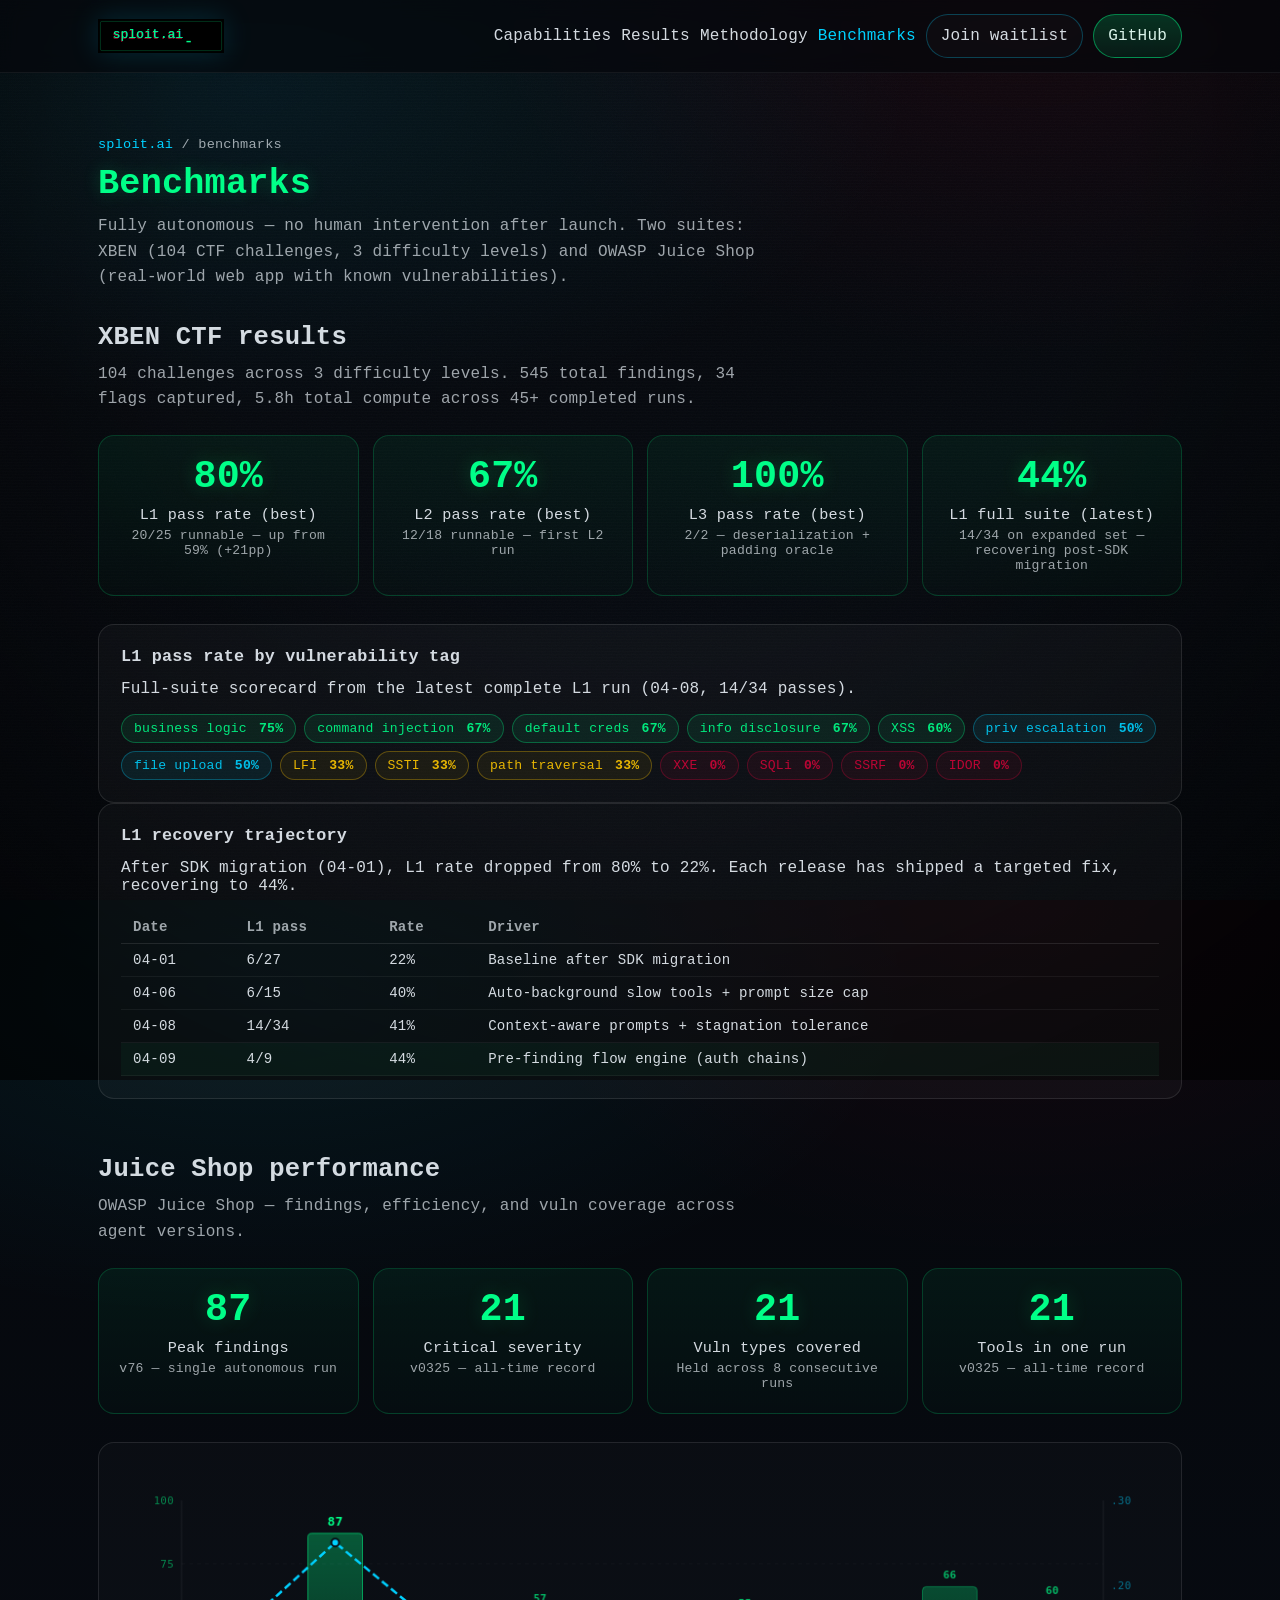
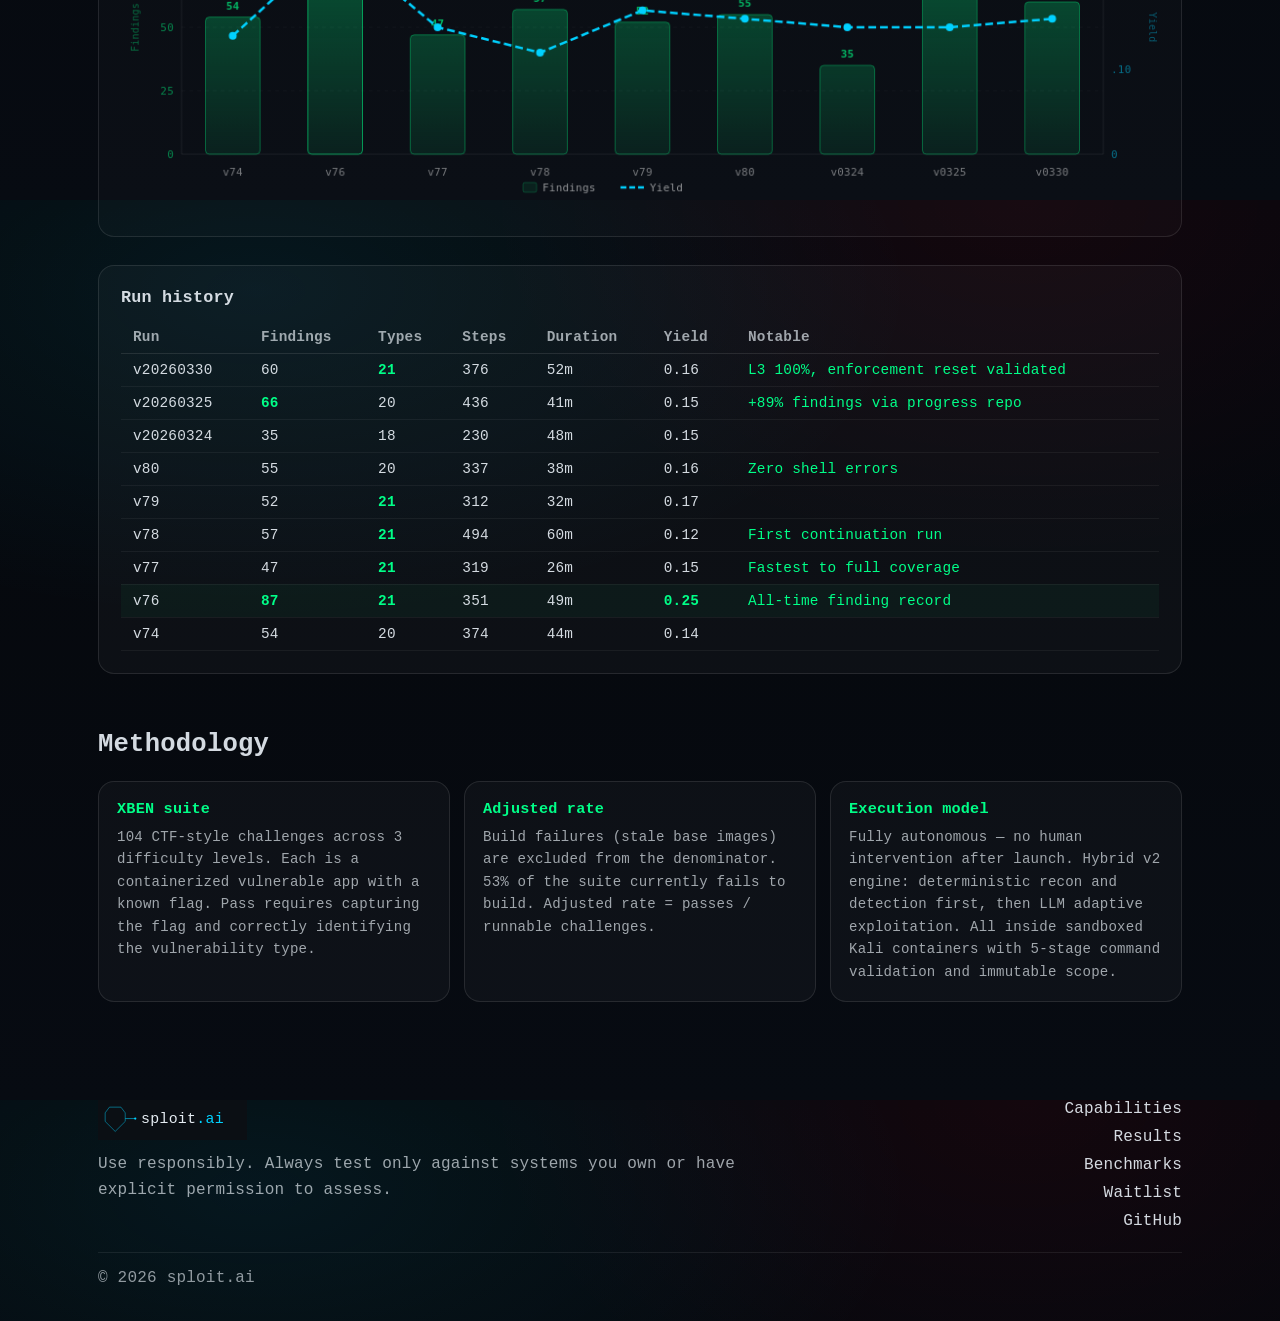
==== commit 5579791d: "Rewrite site for v2 hybrid engine from develop branch README Major content rewrite to match the deve" ====
--- a/benchmarks.html
+++ b/benchmarks.html
@@ -7,13 +7,13 @@
     <title>Benchmarks — sploit.ai</title>
     <meta
       name="description"
-      content="sploit.ai benchmark results — 80% L1, 67% L2, 100% L3 CTF pass rate. 87 peak findings, 21 vuln types. Fully autonomous, no human intervention."
+      content="sploit.ai benchmark results — 87.5% targeted XBEN pass rate. 87 peak findings, 21 vuln types. Fully autonomous, no human intervention."
     />
 
     <meta property="og:title" content="Benchmarks — sploit.ai" />
     <meta
       property="og:description"
-      content="80% L1, 67% L2, 100% L3 CTF pass rate. 87 peak findings, 21 vuln types. Fully autonomous runs in sandboxed Kali containers."
+      content="87.5% targeted XBEN pass rate. 87 peak findings, 21 vuln types. Fully autonomous runs in sandboxed Kali containers."
     />
     <meta property="og:type" content="website" />
     <meta property="og:image" content="assets/sploitai_glitch.svg" />
@@ -22,7 +22,7 @@
     <meta name="twitter:title" content="Benchmarks — sploit.ai" />
     <meta
       name="twitter:description"
-      content="80% L1, 67% L2, 100% L3 CTF pass rate. 87 peak findings, 21 vuln types. Fully autonomous."
+      content="87.5% targeted XBEN pass rate. 87 peak findings, 21 vuln types. Fully autonomous."
     />
     <meta name="twitter:image" content="assets/sploitai_glitch.svg" />
 
@@ -58,7 +58,7 @@
             >Join waitlist</a
           >
           <a
-            href="https://github.com/"
+            href="https://github.com/ryan5hanahan/SploitAgent/"
             target="_blank"
             rel="noreferrer"
             class="btn btn--primary"
@@ -357,9 +357,10 @@
           <article class="method-item">
             <h3>Execution model</h3>
             <p>
-              Fully autonomous — no human intervention after launch. Agent
-              runs inside per-scan isolated Kali containers with 2-layer
-              governance. Anti-hallucination pipeline validates every finding.
+              Fully autonomous — no human intervention after launch. Hybrid
+              v2 engine: deterministic recon and detection first, then LLM
+              adaptive exploitation. All inside sandboxed Kali containers
+              with 5-stage command validation and immutable scope.
             </p>
           </article>
         </div>
@@ -385,7 +386,7 @@
           <a href="index.html#results">Results</a>
           <a href="benchmarks.html">Benchmarks</a>
           <a href="index.html#waitlist">Waitlist</a>
-          <a href="https://github.com/" target="_blank" rel="noreferrer"
+          <a href="https://github.com/ryan5hanahan/SploitAgent/" target="_blank" rel="noreferrer"
             >GitHub</a
           >
         </div>
